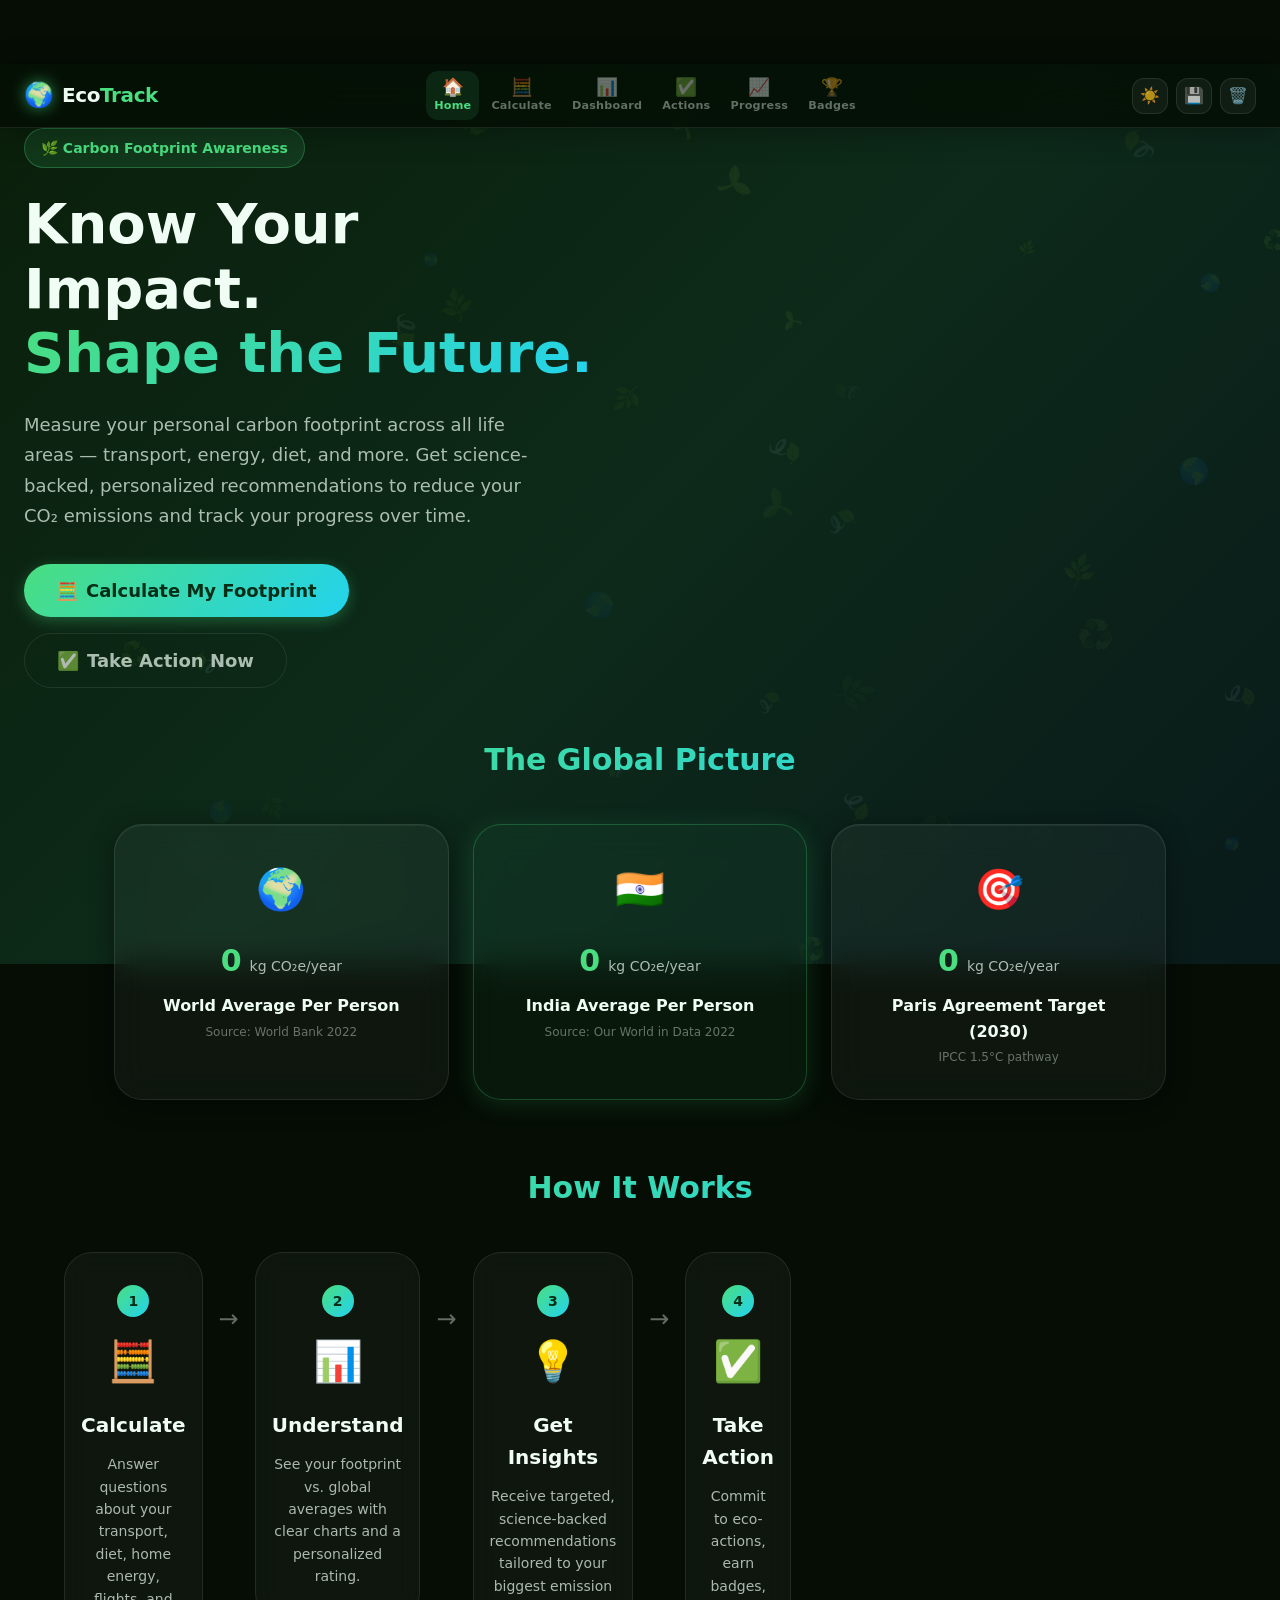
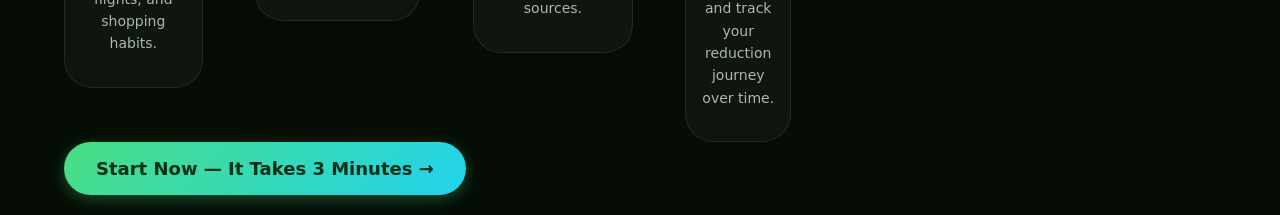
==== index.html @ d14752bf "Initial commit: EcoTrack Carbon Footprint Platform" ====
<!DOCTYPE html>
<html lang="en">
<head>
  <meta charset="UTF-8" />
  <meta name="viewport" content="width=device-width, initial-scale=1.0" />
  <!-- Security: Content Security Policy -->
  <meta http-equiv="Content-Security-Policy"
    content="default-src 'self'; style-src 'self' https://fonts.googleapis.com; font-src 'self' https://fonts.gstatic.com; script-src 'self'; img-src 'self' data:; connect-src 'none';" />
  <!-- SEO Meta Tags -->
  <title>EcoTrack — Carbon Footprint Awareness Platform</title>
  <meta name="description" content="Understand, track, and reduce your carbon footprint with EcoTrack. Get personalized insights, calculate your CO₂ emissions, and take meaningful climate action." />
  <meta name="keywords" content="carbon footprint, CO2 calculator, climate change, sustainability, eco tracker, carbon emissions" />
  <meta name="author" content="EcoTrack" />
  <!-- Open Graph -->
  <meta property="og:title" content="EcoTrack — Carbon Footprint Awareness Platform" />
  <meta property="og:description" content="Calculate and reduce your carbon footprint with personalized insights." />
  <meta property="og:type" content="website" />
  <!-- Google Fonts -->
  <link rel="preconnect" href="https://fonts.googleapis.com" />
  <link rel="preconnect" href="https://fonts.gstatic.com" crossorigin />
  <link href="https://fonts.googleapis.com/css2?family=Inter:wght@300;400;500;600;700&family=Outfit:wght@400;600;700;800&display=swap" rel="stylesheet" />
  <!-- App Stylesheet -->
  <link rel="stylesheet" href="css/styles.css" />
</head>
<body>

  <!-- Accessibility: Skip to content link -->
  <a id="skip-link" href="#main-content" class="skip-link">Skip to main content</a>

  <!-- Particle Background Canvas -->
  <canvas id="particle-canvas" class="particle-canvas" aria-hidden="true"></canvas>

  <!-- Confetti Canvas (for badge unlocks) -->
  <canvas id="confetti-canvas" class="confetti-canvas" aria-hidden="true"></canvas>

  <!-- ── HEADER ──────────────────────────────────────────────────────────── -->
  <header class="app-header" role="banner">
    <div class="header-inner">
      <!-- Logo -->
      <a href="#" class="logo" aria-label="EcoTrack Home" onclick="CarbonApp.navigateTo('home'); return false;">
        <span class="logo-icon" aria-hidden="true">🌍</span>
        <span class="logo-text">Eco<span class="logo-accent">Track</span></span>
      </a>

      <!-- Navigation -->
      <nav class="main-nav" role="navigation" aria-label="Main navigation">
        <button class="nav-tab nav-tab-active" data-page="home" aria-current="page" aria-label="Home page">
          <span class="nav-icon" aria-hidden="true">🏠</span>
          <span class="nav-label">Home</span>
        </button>
        <button class="nav-tab" data-page="calculator" aria-label="Carbon calculator">
          <span class="nav-icon" aria-hidden="true">🧮</span>
          <span class="nav-label">Calculate</span>
        </button>
        <button class="nav-tab" data-page="dashboard" aria-label="Your dashboard">
          <span class="nav-icon" aria-hidden="true">📊</span>
          <span class="nav-label">Dashboard</span>
        </button>
        <button class="nav-tab" data-page="actions" aria-label="Eco actions">
          <span class="nav-icon" aria-hidden="true">✅</span>
          <span class="nav-label">Actions</span>
        </button>
        <button class="nav-tab" data-page="progress" aria-label="Your progress">
          <span class="nav-icon" aria-hidden="true">📈</span>
          <span class="nav-label">Progress</span>
        </button>
        <button class="nav-tab" data-page="badges" aria-label="Badges and achievements">
          <span class="nav-icon" aria-hidden="true">🏆</span>
          <span class="nav-label">Badges</span>
        </button>
      </nav>

      <!-- Controls -->
      <div class="header-controls">
        <button id="theme-toggle" class="icon-btn" aria-label="Switch to light mode" title="Toggle theme">☀️</button>
        <button id="btn-export" class="icon-btn" aria-label="Export your data" title="Export data">💾</button>
        <button id="btn-reset" class="icon-btn icon-btn-danger" aria-label="Reset all data" title="Reset data">🗑️</button>
      </div>
    </div>
  </header>

  <!-- ── MAIN CONTENT ───────────────────────────────────────────────────── -->
  <main id="main-content" class="main-content" tabindex="-1">

    <!-- ═══════════════════════════════════════════════════════════════════ -->
    <!-- PAGE: HOME                                                         -->
    <!-- ═══════════════════════════════════════════════════════════════════ -->
    <section id="page-home" class="page-section page-active" aria-label="Home page" aria-hidden="false">

      <!-- Hero Section -->
      <div class="hero">
        <div class="hero-content">
          <div class="hero-badge" aria-label="Challenge badge">🌿 Carbon Footprint Awareness</div>
          <h1 class="hero-title">
            Know Your Impact.<br />
            <span class="gradient-text">Shape the Future.</span>
          </h1>
          <p class="hero-subtitle">
            Measure your personal carbon footprint across all life areas — transport, energy, diet, and more.
            Get science-backed, personalized recommendations to reduce your CO₂ emissions and track your progress over time.
          </p>
          <div class="hero-actions">
            <button id="btn-start-calculator" class="btn-primary btn-large" aria-label="Start carbon footprint calculator">
              <span aria-hidden="true">🧮</span> Calculate My Footprint
            </button>
            <button class="btn-ghost btn-large" onclick="CarbonApp.navigateTo('actions')" aria-label="View eco-actions">
              <span aria-hidden="true">✅</span> Take Action Now
            </button>
          </div>
        </div>

        <!-- Earth Illustration -->
        <div class="hero-visual" aria-hidden="true">
          <div class="earth-container">
            <div class="earth-glow"></div>
            <div class="earth-emoji">🌍</div>
            <div class="orbit orbit-1">
              <div class="orbit-dot" style="--delay:0s">🌿</div>
            </div>
            <div class="orbit orbit-2">
              <div class="orbit-dot" style="--delay:-2s">♻️</div>
            </div>
            <div class="orbit orbit-3">
              <div class="orbit-dot" style="--delay:-4s">☀️</div>
            </div>
          </div>
        </div>
      </div>

      <!-- Stats Section -->
      <section id="home-stats" class="stats-section" aria-label="Global carbon footprint statistics">
        <h2 class="section-title">The Global Picture</h2>
        <div class="stats-grid">
          <article class="stat-card" aria-label="World average carbon footprint">
            <div class="stat-icon" aria-hidden="true">🌍</div>
            <div class="stat-number">
              <span id="stat-world-avg">4,800</span>
              <span class="stat-unit">kg CO₂e/year</span>
            </div>
            <div class="stat-label">World Average Per Person</div>
            <div class="stat-note">Source: World Bank 2022</div>
          </article>
          <article class="stat-card stat-card-highlight" aria-label="India average carbon footprint">
            <div class="stat-icon" aria-hidden="true">🇮🇳</div>
            <div class="stat-number">
              <span id="stat-india-avg">1,900</span>
              <span class="stat-unit">kg CO₂e/year</span>
            </div>
            <div class="stat-label">India Average Per Person</div>
            <div class="stat-note">Source: Our World in Data 2022</div>
          </article>
          <article class="stat-card" aria-label="Paris Agreement target">
            <div class="stat-icon" aria-hidden="true">🎯</div>
            <div class="stat-number">
              <span id="stat-paris-target">2,000</span>
              <span class="stat-unit">kg CO₂e/year</span>
            </div>
            <div class="stat-label">Paris Agreement Target (2030)</div>
            <div class="stat-note">IPCC 1.5°C pathway</div>
          </article>
        </div>
      </section>

      <!-- How It Works -->
      <section class="how-it-works" aria-label="How EcoTrack works">
        <h2 class="section-title">How It Works</h2>
        <div class="steps-flow">
          <div class="flow-step">
            <div class="flow-step-num" aria-hidden="true">1</div>
            <div class="flow-step-icon" aria-hidden="true">🧮</div>
            <h3 class="flow-step-title">Calculate</h3>
            <p class="flow-step-desc">Answer questions about your transport, diet, home energy, flights, and shopping habits.</p>
          </div>
          <div class="flow-arrow" aria-hidden="true">→</div>
          <div class="flow-step">
            <div class="flow-step-num" aria-hidden="true">2</div>
            <div class="flow-step-icon" aria-hidden="true">📊</div>
            <h3 class="flow-step-title">Understand</h3>
            <p class="flow-step-desc">See your footprint vs. global averages with clear charts and a personalized rating.</p>
          </div>
          <div class="flow-arrow" aria-hidden="true">→</div>
          <div class="flow-step">
            <div class="flow-step-num" aria-hidden="true">3</div>
            <div class="flow-step-icon" aria-hidden="true">💡</div>
            <h3 class="flow-step-title">Get Insights</h3>
            <p class="flow-step-desc">Receive targeted, science-backed recommendations tailored to your biggest emission sources.</p>
          </div>
          <div class="flow-arrow" aria-hidden="true">→</div>
          <div class="flow-step">
            <div class="flow-step-num" aria-hidden="true">4</div>
            <div class="flow-step-icon" aria-hidden="true">✅</div>
            <h3 class="flow-step-title">Take Action</h3>
            <p class="flow-step-desc">Commit to eco-actions, earn badges, and track your reduction journey over time.</p>
          </div>
        </div>
        <div style="text-align:center;margin-top:2.5rem;">
          <button id="btn-start-calculator-2" class="btn-primary btn-large" aria-label="Start the carbon calculator now">
            Start Now — It Takes 3 Minutes →
          </button>
        </div>
      </section>

    </section><!-- end #page-home -->


    <!-- ═══════════════════════════════════════════════════════════════════ -->
    <!-- PAGE: CALCULATOR                                                   -->
    <!-- ═══════════════════════════════════════════════════════════════════ -->
    <section id="page-calculator" class="page-section" aria-label="Carbon footprint calculator" aria-hidden="true">

      <div class="calc-container">
        <div class="calc-header">
          <h1 class="calc-title">Calculate Your Footprint</h1>
          <p class="calc-subtitle">Answer a few questions about your lifestyle. All data stays on your device.</p>
        </div>

        <!-- Progress -->
        <div class="calc-progress" role="progressbar" aria-label="Calculator progress" aria-valuemin="1" aria-valuemax="5" aria-valuenow="1">
          <div class="progress-track">
            <div id="calc-progress-bar" class="progress-fill" style="width:20%"></div>
          </div>
          <div class="progress-label">
            Step <span id="step-current">1</span> of <span id="step-total">5</span>
          </div>
          <div class="step-dots" aria-hidden="true">
            <div class="step-dot step-dot-active step-dot-current" data-step="1" title="Transport"></div>
            <div class="step-dot" data-step="2" title="Flights"></div>
            <div class="step-dot" data-step="3" title="Home Energy"></div>
            <div class="step-dot" data-step="4" title="Diet"></div>
            <div class="step-dot" data-step="5" title="Shopping"></div>
          </div>
        </div>

        <!-- ── STEP 1: TRANSPORT ── -->
        <div id="step-panel-1" class="step-panel step-panel-active" aria-hidden="false" aria-label="Step 1: Transport">
          <div class="step-heading">
            <span class="step-emoji" aria-hidden="true">🚗</span>
            <div>
              <h2 class="step-title">Transport & Commute</h2>
              <p class="step-desc">How do you get around on a typical week?</p>
            </div>
          </div>

          <div class="form-grid">
            <div class="form-group">
              <label class="form-label" for="vehicleType">Primary vehicle type</label>
              <select id="vehicleType" name="vehicleType" class="form-select" aria-describedby="vehicleType-hint">
                <option value="none">No personal vehicle</option>
                <option value="car_petrol_small">Petrol Car (Small, &lt;1.4L)</option>
                <option value="car_petrol_medium" selected>Petrol Car (Medium, 1.4–2.0L)</option>
                <option value="car_petrol_large">Petrol Car (Large, &gt;2.0L)</option>
                <option value="car_diesel_medium">Diesel Car (Medium)</option>
                <option value="car_electric">Electric Car</option>
                <option value="car_hybrid">Hybrid Car</option>
                <option value="motorcycle">Motorcycle/Scooter</option>
              </select>
              <span id="vehicleType-hint" class="form-hint">Select the vehicle you drive most often</span>
            </div>

            <div class="form-group">
              <label class="form-label" for="kmPerWeek">
                Weekly driving distance (km): <strong id="kmPerWeek-display">50</strong> km
              </label>
              <input type="range" id="kmPerWeek" name="kmPerWeek" min="0" max="1000" value="50" step="10"
                class="form-range" data-display="kmPerWeek-display" data-unit=" km"
                aria-label="Weekly driving distance in kilometres" />
              <div class="range-labels" aria-hidden="true">
                <span>0</span><span>500</span><span>1000 km</span>
              </div>
            </div>

            <div class="form-group">
              <label class="form-label" for="passengers">Average number of passengers (including yourself)</label>
              <select id="passengers" name="passengers" class="form-select">
                <option value="1" selected>Just me (1)</option>
                <option value="2">2 people</option>
                <option value="3">3 people</option>
                <option value="4">4 people</option>
                <option value="5">5+ people</option>
              </select>
            </div>

            <div class="form-group">
              <label class="form-label" for="publicTransitType">Public transit used</label>
              <select id="publicTransitType" name="publicTransitType" class="form-select">
                <option value="none">None</option>
                <option value="train_metro" selected>Metro / Suburban Train</option>
                <option value="bus_local">City Bus</option>
                <option value="train_long">Long-distance Train</option>
                <option value="auto_rickshaw">Auto-Rickshaw (CNG)</option>
              </select>
            </div>

            <div class="form-group">
              <label class="form-label" for="publicTransitKmPerWeek">
                Weekly public transit distance: <strong id="publicTransitKmPerWeek-display">20</strong> km
              </label>
              <input type="range" id="publicTransitKmPerWeek" name="publicTransitKmPerWeek"
                min="0" max="500" value="20" step="5" class="form-range"
                data-display="publicTransitKmPerWeek-display" data-unit=" km"
                aria-label="Weekly public transit distance" />
              <div class="range-labels" aria-hidden="true">
                <span>0</span><span>250</span><span>500 km</span>
              </div>
            </div>

            <div class="form-group">
              <label class="form-label" for="motorcycleKmPerWeek">
                Weekly motorcycle/scooter distance: <strong id="motorcycleKmPerWeek-display">0</strong> km
              </label>
              <input type="range" id="motorcycleKmPerWeek" name="motorcycleKmPerWeek"
                min="0" max="500" value="0" step="5" class="form-range"
                data-display="motorcycleKmPerWeek-display" data-unit=" km"
                aria-label="Weekly motorcycle distance" />
              <div class="range-labels" aria-hidden="true">
                <span>0</span><span>250</span><span>500 km</span>
              </div>
            </div>
          </div>
        </div>

        <!-- ── STEP 2: FLIGHTS ── -->
        <div id="step-panel-2" class="step-panel" aria-hidden="true" aria-label="Step 2: Flights">
          <div class="step-heading">
            <span class="step-emoji" aria-hidden="true">✈️</span>
            <div>
              <h2 class="step-title">Flights</h2>
              <p class="step-desc">How much do you fly each year? (Count round trips)</p>
            </div>
          </div>

          <div class="form-grid">
            <div class="form-group">
              <label class="form-label" for="domesticFlights">
                Domestic round trips (e.g. Delhi↔Mumbai): <strong id="domesticFlights-display">0</strong>
              </label>
              <input type="range" id="domesticFlights" name="domesticFlights"
                min="0" max="20" value="0" step="1" class="form-range"
                data-display="domesticFlights-display" data-unit=""
                aria-label="Number of domestic round trip flights per year" />
              <div class="range-labels" aria-hidden="true">
                <span>0</span><span>10</span><span>20</span>
              </div>
            </div>

            <div class="form-group">
              <label class="form-label" for="shortHaulFlights">
                Short-haul international round trips (&lt;4,000 km, e.g. India↔Dubai):
                <strong id="shortHaulFlights-display">0</strong>
              </label>
              <input type="range" id="shortHaulFlights" name="shortHaulFlights"
                min="0" max="10" value="0" step="1" class="form-range"
                data-display="shortHaulFlights-display" data-unit=""
                aria-label="Number of short-haul international round trips" />
              <div class="range-labels" aria-hidden="true">
                <span>0</span><span>5</span><span>10</span>
              </div>
            </div>

            <div class="form-group">
              <label class="form-label" for="longHaulFlights">
                Long-haul international round trips (&gt;4,000 km, e.g. India↔UK):
                <strong id="longHaulFlights-display">0</strong>
              </label>
              <input type="range" id="longHaulFlights" name="longHaulFlights"
                min="0" max="10" value="0" step="1" class="form-range"
                data-display="longHaulFlights-display" data-unit=""
                aria-label="Number of long-haul international round trips" />
              <div class="range-labels" aria-hidden="true">
                <span>0</span><span>5</span><span>10</span>
              </div>
            </div>

            <div class="form-group">
              <label class="form-label" for="classType">Typical cabin class</label>
              <select id="classType" name="classType" class="form-select">
                <option value="economy" selected>Economy</option>
                <option value="business">Business</option>
                <option value="first">First Class</option>
              </select>
            </div>
          </div>

          <div class="info-box" role="note" aria-label="Flight emissions note">
            <span aria-hidden="true">ℹ️</span>
            Aviation emissions include a <strong>radiative forcing multiplier (×2)</strong> to account for
            the extra warming effect of contrails and other non-CO₂ effects at altitude.
          </div>
        </div>

        <!-- ── STEP 3: ENERGY ── -->
        <div id="step-panel-3" class="step-panel" aria-hidden="true" aria-label="Step 3: Home Energy">
          <div class="step-heading">
            <span class="step-emoji" aria-hidden="true">⚡</span>
            <div>
              <h2 class="step-title">Home Energy</h2>
              <p class="step-desc">Your electricity and cooking fuel usage</p>
            </div>
          </div>

          <div class="form-grid">
            <div class="form-group">
              <label class="form-label" for="electricityKwh">
                Monthly electricity bill (kWh): <strong id="electricityKwh-display">150</strong> kWh
              </label>
              <input type="range" id="electricityKwh" name="electricityKwh"
                min="0" max="1000" value="150" step="10" class="form-range"
                data-display="electricityKwh-display" data-unit=" kWh"
                aria-label="Monthly electricity consumption in kWh" />
              <div class="range-labels" aria-hidden="true">
                <span>0</span><span>500</span><span>1000 kWh</span>
              </div>
              <span class="form-hint">Check your electricity bill. Avg Indian household: 90–200 kWh/month</span>
            </div>

            <div class="form-group">
              <label class="form-label" for="cookingFuel">Primary cooking fuel</label>
              <select id="cookingFuel" name="cookingFuel" class="form-select">
                <option value="lpg_cylinder_14kg" selected>LPG (Cylinder, 14.2 kg)</option>
                <option value="natural_gas_m3">Piped Natural Gas (PNG)</option>
                <option value="firewood_kg">Firewood / Biomass</option>
                <option value="kerosene_litre">Kerosene</option>
                <option value="electricity_kwh">Electric Induction / Microwave</option>
                <option value="solar_kwh">Solar Cooker</option>
              </select>
            </div>

            <div class="form-group">
              <label class="form-label" for="cookingFuelUnits">
                Monthly cooking fuel usage: <strong id="cookingFuelUnits-display">1</strong> units
              </label>
              <input type="range" id="cookingFuelUnits" name="cookingFuelUnits"
                min="0" max="10" value="1" step="0.5" class="form-range"
                data-display="cookingFuelUnits-display" data-unit=""
                aria-label="Monthly cooking fuel units consumed" />
              <div class="range-labels" aria-hidden="true">
                <span>0</span><span>5</span><span>10</span>
              </div>
              <span class="form-hint">For LPG: cylinders/month. For gas: m³/month. For wood: kg/month.</span>
            </div>

            <div class="form-group">
              <label class="form-label" for="householdSize">Household size (people sharing the home)</label>
              <select id="householdSize" name="householdSize" class="form-select">
                <option value="1">Just me (1)</option>
                <option value="2">2 people</option>
                <option value="3" selected>3 people</option>
                <option value="4">4 people</option>
                <option value="5">5 people</option>
                <option value="6">6+ people</option>
              </select>
              <span class="form-hint">Energy is divided among household members</span>
            </div>

            <div class="form-group form-group-checkbox">
              <label class="checkbox-label" for="hasSolar">
                <input type="checkbox" id="hasSolar" name="hasSolar" class="checkbox-input"
                  aria-describedby="solar-hint" />
                <span class="checkbox-custom" aria-hidden="true"></span>
                <span class="checkbox-text">My household has solar panels ☀️</span>
              </label>
              <span id="solar-hint" class="form-hint">Solar reduces your electricity emissions by ~30%</span>
            </div>
          </div>
        </div>

        <!-- ── STEP 4: DIET ── -->
        <div id="step-panel-4" class="step-panel" aria-hidden="true" aria-label="Step 4: Diet and Food">
          <div class="step-heading">
            <span class="step-emoji" aria-hidden="true">🥗</span>
            <div>
              <h2 class="step-title">Diet &amp; Food</h2>
              <p class="step-desc">What you eat has a huge impact on your carbon footprint</p>
            </div>
          </div>

          <div class="form-grid">
            <div class="form-group form-group-full">
              <label class="form-label" id="dietType-label">What best describes your diet?</label>
              <div class="diet-options" role="radiogroup" aria-labelledby="dietType-label">
                <label class="diet-option" for="diet-heavy-meat">
                  <input type="radio" id="diet-heavy-meat" name="dietType" value="heavy_meat" class="diet-radio" />
                  <span class="diet-option-inner">
                    <span class="diet-icon" aria-hidden="true">🥩</span>
                    <strong>Heavy Meat Eater</strong>
                    <span>Meat at most meals (&gt;100g/day)</span>
                    <span class="diet-impact diet-impact-high">~3,200 kg CO₂/yr</span>
                  </span>
                </label>
                <label class="diet-option" for="diet-medium-meat">
                  <input type="radio" id="diet-medium-meat" name="dietType" value="medium_meat" class="diet-radio" checked />
                  <span class="diet-option-inner">
                    <span class="diet-icon" aria-hidden="true">🍗</span>
                    <strong>Moderate Meat Eater</strong>
                    <span>Meat a few times per week</span>
                    <span class="diet-impact diet-impact-med">~2,500 kg CO₂/yr</span>
                  </span>
                </label>
                <label class="diet-option" for="diet-low-meat">
                  <input type="radio" id="diet-low-meat" name="dietType" value="low_meat" class="diet-radio" />
                  <span class="diet-option-inner">
                    <span class="diet-icon" aria-hidden="true">🐟</span>
                    <strong>Low Meat / Pescatarian</strong>
                    <span>Mostly fish, little meat</span>
                    <span class="diet-impact diet-impact-low">~1,500 kg CO₂/yr</span>
                  </span>
                </label>
                <label class="diet-option" for="diet-vegetarian">
                  <input type="radio" id="diet-vegetarian" name="dietType" value="vegetarian" class="diet-radio" />
                  <span class="diet-option-inner">
                    <span class="diet-icon" aria-hidden="true">🥦</span>
                    <strong>Vegetarian</strong>
                    <span>No meat, includes dairy/eggs</span>
                    <span class="diet-impact diet-impact-low">~1,200 kg CO₂/yr</span>
                  </span>
                </label>
                <label class="diet-option" for="diet-vegan">
                  <input type="radio" id="diet-vegan" name="dietType" value="vegan" class="diet-radio" />
                  <span class="diet-option-inner">
                    <span class="diet-icon" aria-hidden="true">🌱</span>
                    <strong>Vegan</strong>
                    <span>100% plant-based diet</span>
                    <span class="diet-impact diet-impact-lowest">~900 kg CO₂/yr</span>
                  </span>
                </label>
              </div>
            </div>

            <div class="form-group">
              <label class="form-label" for="foodWasteKgPerWeek">
                Weekly food waste: <strong id="foodWasteKgPerWeek-display">1</strong> kg/week
              </label>
              <input type="range" id="foodWasteKgPerWeek" name="foodWasteKgPerWeek"
                min="0" max="10" value="1" step="0.5" class="form-range"
                data-display="foodWasteKgPerWeek-display" data-unit=" kg"
                aria-label="Weekly food waste in kilograms" />
              <div class="range-labels" aria-hidden="true">
                <span>0 (none)</span><span>5 kg</span><span>10+ kg</span>
              </div>
            </div>

            <div class="form-group">
              <label class="form-label" for="localFoodPercent">
                % of food from local/seasonal sources: <strong id="localFoodPercent-display">20</strong>%
              </label>
              <input type="range" id="localFoodPercent" name="localFoodPercent"
                min="0" max="100" value="20" step="5" class="form-range"
                data-display="localFoodPercent-display" data-unit="%"
                aria-label="Percentage of food from local seasonal sources" />
              <div class="range-labels" aria-hidden="true">
                <span>0% (imported)</span><span>50%</span><span>100% local</span>
              </div>
            </div>
          </div>
        </div>

        <!-- ── STEP 5: SHOPPING ── -->
        <div id="step-panel-5" class="step-panel" aria-hidden="true" aria-label="Step 5: Shopping and Lifestyle">
          <div class="step-heading">
            <span class="step-emoji" aria-hidden="true">🛍️</span>
            <div>
              <h2 class="step-title">Shopping &amp; Lifestyle</h2>
              <p class="step-desc">Your consumer habits and digital footprint</p>
            </div>
          </div>

          <div class="form-grid">
            <div class="form-group">
              <label class="form-label" for="newClothingItemsPerYear">
                New clothing items bought per year: <strong id="newClothingItemsPerYear-display">12</strong>
              </label>
              <input type="range" id="newClothingItemsPerYear" name="newClothingItemsPerYear"
                min="0" max="100" value="12" step="1" class="form-range"
                data-display="newClothingItemsPerYear-display" data-unit=""
                aria-label="New clothing items per year" />
              <div class="range-labels" aria-hidden="true">
                <span>0</span><span>50</span><span>100</span>
              </div>
            </div>

            <div class="form-group form-group-checkbox">
              <label class="checkbox-label" for="isFastFashion">
                <input type="checkbox" id="isFastFashion" name="isFastFashion" class="checkbox-input" />
                <span class="checkbox-custom" aria-hidden="true"></span>
                <span class="checkbox-text">I primarily buy fast fashion 👗</span>
              </label>
              <span class="form-hint">Fast fashion items have ~2× higher emissions than durable quality clothing</span>
            </div>

            <div class="form-group">
              <label class="form-label" for="newElectronicsPerYear">
                New electronics devices purchased per year: <strong id="newElectronicsPerYear-display">1</strong>
              </label>
              <input type="range" id="newElectronicsPerYear" name="newElectronicsPerYear"
                min="0" max="10" value="1" step="1" class="form-range"
                data-display="newElectronicsPerYear-display" data-unit=""
                aria-label="New electronics per year" />
              <div class="range-labels" aria-hidden="true">
                <span>0</span><span>5</span><span>10</span>
              </div>
            </div>

            <div class="form-group">
              <label class="form-label" for="onlineOrdersPerMonth">
                Online shopping orders per month: <strong id="onlineOrdersPerMonth-display">4</strong>
              </label>
              <input type="range" id="onlineOrdersPerMonth" name="onlineOrdersPerMonth"
                min="0" max="50" value="4" step="1" class="form-range"
                data-display="onlineOrdersPerMonth-display" data-unit=""
                aria-label="Online orders per month" />
              <div class="range-labels" aria-hidden="true">
                <span>0</span><span>25</span><span>50</span>
              </div>
            </div>

            <div class="form-group">
              <label class="form-label" for="streamingHoursPerDay">
                Daily video streaming hours: <strong id="streamingHoursPerDay-display">2</strong> hrs
              </label>
              <input type="range" id="streamingHoursPerDay" name="streamingHoursPerDay"
                min="0" max="12" value="2" step="0.5" class="form-range"
                data-display="streamingHoursPerDay-display" data-unit=" hrs"
                aria-label="Daily video streaming hours" />
              <div class="range-labels" aria-hidden="true">
                <span>0</span><span>6 hrs</span><span>12 hrs</span>
              </div>
            </div>
          </div>
        </div>

        <!-- Wizard Navigation Buttons -->
        <div class="calc-nav">
          <button id="btn-prev" class="btn-ghost" disabled aria-label="Go to previous step">
            ← Previous
          </button>
          <button id="btn-next" class="btn-primary" aria-label="Go to next step">
            Next Step →
          </button>
          <button id="btn-calculate" class="btn-primary btn-calculate" style="display:none;" aria-label="Calculate my carbon footprint">
            See My Footprint →
          </button>
        </div>
      </div>
    </section><!-- end #page-calculator -->


    <!-- ═══════════════════════════════════════════════════════════════════ -->
    <!-- PAGE: DASHBOARD                                                    -->
    <!-- ═══════════════════════════════════════════════════════════════════ -->
    <section id="page-dashboard" class="page-section" aria-label="Your carbon footprint dashboard" aria-hidden="true">

      <div class="dashboard-container">
        <div class="dashboard-header">
          <h1 class="dashboard-title">Your Carbon Footprint</h1>
          <p id="dashboard-message" class="dashboard-message">Complete the calculator to see your results.</p>
        </div>

        <!-- Score row -->
        <div class="dashboard-score-row">
          <!-- Ring Chart -->
          <div class="score-card glass-card">
            <canvas id="chart-score-ring" class="score-canvas" width="280" height="280"
              role="img" aria-label="Carbon footprint score ring chart"></canvas>
            <div id="dashboard-rating" class="rating-badge" aria-live="polite">—</div>
          </div>

          <!-- Key Stats -->
          <div class="key-stats">
            <div class="key-stat glass-card" aria-label="Total annual CO2 in tonnes">
              <div class="key-stat-icon" aria-hidden="true">🌍</div>
              <div class="key-stat-value"><span id="dashboard-total-tonnes">—</span> <span class="key-stat-unit">tonnes CO₂e</span></div>
              <div class="key-stat-label">Annual Footprint</div>
            </div>
            <div class="key-stat glass-card" aria-label="vs India average">
              <div class="key-stat-icon" aria-hidden="true">🇮🇳</div>
              <div class="key-stat-value" id="stat-vs-india">—</div>
              <div class="key-stat-label">vs. India Average</div>
            </div>
            <div class="key-stat glass-card" aria-label="vs World average">
              <div class="key-stat-icon" aria-hidden="true">🌐</div>
              <div class="key-stat-value" id="stat-vs-world">—</div>
              <div class="key-stat-label">vs. World Average</div>
            </div>
            <div class="key-stat glass-card" aria-label="vs Paris Agreement target">
              <div class="key-stat-icon" aria-hidden="true">🎯</div>
              <div class="key-stat-value" id="stat-vs-paris">—</div>
              <div class="key-stat-label">vs. Paris Target</div>
            </div>
          </div>
        </div>

        <!-- Charts row -->
        <div class="charts-row">
          <div class="chart-card glass-card">
            <h2 class="chart-title">Emission Breakdown</h2>
            <canvas id="chart-category-bars" class="chart-canvas chart-canvas-bars"
              role="img" aria-label="Emission breakdown by category bar chart"></canvas>
          </div>
          <div class="chart-card glass-card">
            <h2 class="chart-title">Category Share</h2>
            <canvas id="chart-donut" class="chart-canvas chart-canvas-donut"
              role="img" aria-label="Category share donut chart"></canvas>
          </div>
          <div class="chart-card glass-card">
            <h2 class="chart-title">Global Comparison</h2>
            <canvas id="chart-comparison" class="chart-canvas chart-canvas-comparison"
              role="img" aria-label="Comparison to global benchmarks bar chart"></canvas>
          </div>
        </div>

        <!-- Offset section -->
        <div class="offset-section glass-card" aria-label="Carbon offset information">
          <h2 class="chart-title">To Offset Your Footprint</h2>
          <div class="offset-grid">
            <div class="offset-item" aria-label="Trees needed to offset">
              <span class="offset-icon" aria-hidden="true">🌳</span>
              <div class="offset-value" id="offset-trees">—</div>
              <div class="offset-label">Trees to plant</div>
            </div>
            <div class="offset-item" aria-label="Solar panel days equivalent">
              <span class="offset-icon" aria-hidden="true">☀️</span>
              <div class="offset-value" id="offset-solar">—</div>
              <div class="offset-label">Solar panel-days</div>
            </div>
          </div>
        </div>

        <!-- Insights section -->
        <section class="insights-section" aria-label="Personalized reduction insights">
          <h2 class="section-title">Your Personalized Insights</h2>
          <p class="section-subtitle">Based on your biggest emission sources, here's what will make the most difference:</p>
          <div id="insights-container" class="insights-grid" role="list" aria-label="List of personalized insights">
            <p style="color:rgba(240,253,244,0.6);text-align:center;padding:2rem;">
              Complete the calculator to see your personalized insights.
            </p>
          </div>
        </section>

        <!-- Dashboard action buttons -->
        <div class="dashboard-actions">
          <button id="btn-recalculate" class="btn-ghost" aria-label="Recalculate your footprint">
            🔄 Recalculate
          </button>
          <button id="btn-view-actions" class="btn-primary" aria-label="View and commit to eco-actions">
            ✅ Take Action
          </button>
        </div>
      </div>
    </section><!-- end #page-dashboard -->


    <!-- ═══════════════════════════════════════════════════════════════════ -->
    <!-- PAGE: ACTIONS                                                      -->
    <!-- ═══════════════════════════════════════════════════════════════════ -->
    <section id="page-actions" class="page-section" aria-label="Eco-actions tracker" aria-hidden="true">
      <div class="page-inner">
        <div class="page-header">
          <h1 class="page-title">Take Eco-Action</h1>
          <p class="page-subtitle">Commit to these actions to reduce your footprint. Track your potential annual savings.</p>
        </div>

        <!-- Savings summary bar -->
        <div class="actions-summary glass-card" aria-label="Actions progress summary">
          <div class="actions-summary-row">
            <div class="actions-summary-item">
              <span class="actions-summary-icon" aria-hidden="true">✅</span>
              <span class="actions-summary-text">
                <strong><span id="actions-count">0</span> / <span id="actions-total">19</span></strong>
                actions committed
              </span>
            </div>
            <div class="actions-summary-item">
              <span class="actions-summary-icon" aria-hidden="true">💚</span>
              <span class="actions-summary-text">
                Potential saving: <strong><span id="actions-total-savings">0</span> kg CO₂e/year</strong>
              </span>
            </div>
          </div>
          <div class="progress-track" role="progressbar"
            aria-label="Actions completion progress"
            aria-valuemin="0" aria-valuenow="0" aria-valuemax="19">
            <div id="actions-progress-bar" class="progress-fill" style="width:0%"></div>
          </div>
        </div>

        <!-- Actions list -->
        <div id="actions-container" aria-label="Eco-actions by category">
          <!-- Populated by JS -->
          <p style="color:rgba(240,253,244,0.6);text-align:center;padding:2rem;">Loading actions...</p>
        </div>
      </div>
    </section><!-- end #page-actions -->


    <!-- ═══════════════════════════════════════════════════════════════════ -->
    <!-- PAGE: PROGRESS                                                     -->
    <!-- ═══════════════════════════════════════════════════════════════════ -->
    <section id="page-progress" class="page-section" aria-label="Your progress over time" aria-hidden="true">
      <div class="page-inner">
        <div class="page-header">
          <h1 class="page-title">Your Progress</h1>
          <p class="page-subtitle">Track your carbon footprint reduction journey over time.</p>
        </div>

        <!-- Empty state -->
        <div id="progress-empty" class="empty-state" aria-label="No data yet" style="display:none;">
          <div class="empty-icon" aria-hidden="true">📊</div>
          <h2 class="empty-title">No Data Yet</h2>
          <p class="empty-desc">Complete your first carbon footprint calculation to start tracking your progress.</p>
          <button class="btn-primary" onclick="CarbonApp.navigateTo('calculator')" aria-label="Go to calculator">
            Calculate Now →
          </button>
        </div>

        <!-- Progress charts & stats -->
        <div id="progress-charts" style="display:none;">
          <!-- Stats row -->
          <div class="progress-stats-grid">
            <div class="progress-stat glass-card" aria-label="Latest footprint">
              <div class="progress-stat-icon" aria-hidden="true">📍</div>
              <div class="progress-stat-value"><span id="progress-latest">—</span> <span class="progress-stat-unit">kg</span></div>
              <div class="progress-stat-label">Latest Footprint</div>
            </div>
            <div class="progress-stat glass-card" aria-label="Total reduction">
              <div class="progress-stat-icon" aria-hidden="true">⬇️</div>
              <div class="progress-stat-value"><span id="progress-reduction">—</span> <span class="progress-stat-unit">kg</span></div>
              <div class="progress-stat-label">Total Reduction (<span id="progress-reduction-percent">—</span>)</div>
            </div>
            <div class="progress-stat glass-card" aria-label="Average footprint">
              <div class="progress-stat-icon" aria-hidden="true">📊</div>
              <div class="progress-stat-value"><span id="progress-avg">—</span> <span class="progress-stat-unit">kg</span></div>
              <div class="progress-stat-label">Average Footprint</div>
            </div>
            <div class="progress-stat glass-card" aria-label="Times tracked">
              <div class="progress-stat-icon" aria-hidden="true">🗓️</div>
              <div class="progress-stat-value" id="progress-count">—</div>
              <div class="progress-stat-label">Times Tracked</div>
            </div>
          </div>

          <!-- Trend chart -->
          <div class="glass-card" style="padding:1.5rem;margin-bottom:1.5rem;">
            <h2 class="chart-title">Footprint Trend</h2>
            <canvas id="chart-trend" class="chart-canvas" style="height:220px;width:100%;"
              role="img" aria-label="Carbon footprint trend line chart over time"></canvas>
          </div>

          <!-- History table -->
          <div class="glass-card" style="padding:1.5rem;">
            <h2 class="chart-title">Calculation History</h2>
            <div class="table-container" role="region" aria-label="Calculation history table" tabindex="0">
              <table class="history-table" aria-label="Carbon footprint calculation history">
                <thead>
                  <tr>
                    <th scope="col" class="table-header">Date</th>
                    <th scope="col" class="table-header" style="text-align:right">Footprint (kg)</th>
                    <th scope="col" class="table-header" style="text-align:right">Tonnes</th>
                    <th scope="col" class="table-header" style="text-align:right">Change</th>
                    <th scope="col" class="table-header" style="text-align:center">Rating</th>
                  </tr>
                </thead>
                <tbody id="history-table-body">
                  <!-- Populated by JS -->
                </tbody>
              </table>
            </div>
          </div>
        </div>
      </div>
    </section><!-- end #page-progress -->


    <!-- ═══════════════════════════════════════════════════════════════════ -->
    <!-- PAGE: BADGES                                                       -->
    <!-- ═══════════════════════════════════════════════════════════════════ -->
    <section id="page-badges" class="page-section" aria-label="Badges and achievements" aria-hidden="true">
      <div class="page-inner">
        <div class="page-header">
          <h1 class="page-title">Badges &amp; Achievements</h1>
          <p class="page-subtitle">Earn badges by reducing your footprint, taking actions, and tracking regularly.</p>
        </div>

        <!-- Badge progress -->
        <div class="badges-progress glass-card" aria-label="Badge collection progress">
          <div class="badges-progress-text">
            <span>Collected: <strong><span id="badges-earned-count">0</span> / <span id="badges-total-count">15</span></strong> badges</span>
          </div>
          <div class="progress-track" role="progressbar" aria-label="Badge progress" aria-valuemin="0" aria-valuenow="0" aria-valuemax="15">
            <div id="badges-progress-bar" class="progress-fill" style="width:0%"></div>
          </div>
        </div>

        <!-- Rarity legend -->
        <div class="rarity-legend" aria-label="Badge rarity legend">
          <span class="rarity-item rarity-common">● Common</span>
          <span class="rarity-item rarity-uncommon">● Uncommon</span>
          <span class="rarity-item rarity-rare">● Rare</span>
          <span class="rarity-item rarity-legendary">● Legendary</span>
        </div>

        <!-- Badges grid -->
        <div id="badges-grid" class="badges-grid" role="list" aria-label="Badge collection">
          <!-- Populated by JS -->
        </div>
      </div>
    </section><!-- end #page-badges -->

  </main>

  <!-- ── BADGE MODAL ─────────────────────────────────────────────────────── -->
  <div id="badge-modal" class="modal-overlay" role="dialog" aria-modal="true" aria-label="Badge detail" aria-hidden="true">
    <div class="modal-box glass-card">
      <button id="modal-close" class="modal-close-btn" aria-label="Close badge detail modal">×</button>
      <div class="modal-badge-icon" id="modal-badge-icon" aria-hidden="true">🏆</div>
      <h2 class="modal-badge-name" id="modal-badge-name">Badge Name</h2>
      <div class="modal-badge-rarity" id="modal-badge-rarity">Common</div>
      <p class="modal-badge-desc" id="modal-badge-desc">Badge description.</p>
      <div class="modal-badge-status" id="modal-badge-status" aria-live="polite">—</div>
    </div>
  </div>

  <!-- ── TOAST CONTAINER ────────────────────────────────────────────────── -->
  <div id="toast-container" class="toast-container" aria-live="polite" aria-atomic="false" role="region" aria-label="Notifications"></div>

  <!-- ── FOOTER ──────────────────────────────────────────────────────────── -->
  <footer class="app-footer" role="contentinfo">
    <div class="footer-inner">
      <p class="footer-text">
        <strong>EcoTrack</strong> — Emission factors sourced from
        <a href="https://www.ipcc.ch/" rel="noopener noreferrer" target="_blank" class="footer-link">IPCC AR6</a>,
        <a href="https://www.epa.gov/ghgemissions" rel="noopener noreferrer" target="_blank" class="footer-link">US EPA</a>,
        and <a href="https://www.gov.uk/government/publications/greenhouse-gas-reporting-conversion-factors-2023" rel="noopener noreferrer" target="_blank" class="footer-link">UK DEFRA 2023</a>.
      </p>
      <p class="footer-text footer-note">All data is stored locally on your device. We do not collect or transmit any personal data.</p>
    </div>
  </footer>

  <!-- ── SCRIPTS (load order matters) ──────────────────────────────────── -->
  <script src="js/storage.js"></script>
  <script src="js/calculator.js"></script>
  <script src="js/charts.js"></script>
  <script src="js/gamification.js"></script>
  <script src="js/insights.js"></script>
  <script src="js/app.js"></script>

</body>
</html>
---- css/styles.css ----
/* ═══════════════════════════════════════════════════════════════════════════
   EcoTrack — Carbon Footprint Platform · Global Design System
   Premium glassmorphism dark-mode design with WCAG 2.1 AA compliance
   ═══════════════════════════════════════════════════════════════════════════ */

/* ── 1. Design Tokens ─────────────────────────────────────────────────────── */
:root {
  /* Colors */
  --color-bg-primary:      #050d05;
  --color-bg-secondary:    #0d1a0d;
  --color-bg-card:         rgba(255, 255, 255, 0.04);
  --color-glass-border:    rgba(255, 255, 255, 0.09);
  --color-glass-shadow:    rgba(0, 0, 0, 0.5);

  --color-accent-green:    #4ade80;
  --color-accent-teal:     #22d3ee;
  --color-accent-yellow:   #fbbf24;
  --color-accent-red:      #f87171;
  --color-accent-purple:   #c084fc;
  --color-accent-blue:     #60a5fa;

  --color-text-primary:    #f0fdf4;
  --color-text-secondary:  rgba(240, 253, 244, 0.70);
  --color-text-muted:      rgba(240, 253, 244, 0.40);
  --color-text-accent:     #4ade80;

  /* Gradients */
  --gradient-hero:         linear-gradient(135deg, #0a1f0a 0%, #0d2a1a 50%, #091a1a 100%);
  --gradient-green:        linear-gradient(135deg, #4ade80, #22d3ee);
  --gradient-card:         linear-gradient(135deg, rgba(255,255,255,0.05) 0%, rgba(255,255,255,0.02) 100%);
  --gradient-glow-green:   radial-gradient(circle at center, rgba(74,222,128,0.15) 0%, transparent 70%);

  /* Typography */
  --font-heading:   'Outfit', 'Inter', system-ui, sans-serif;
  --font-body:      'Inter', system-ui, -apple-system, sans-serif;

  --text-xs:    0.75rem;
  --text-sm:    0.875rem;
  --text-base:  1rem;
  --text-lg:    1.125rem;
  --text-xl:    1.25rem;
  --text-2xl:   1.5rem;
  --text-3xl:   1.875rem;
  --text-4xl:   2.25rem;
  --text-5xl:   3rem;

  /* Spacing */
  --space-1:   0.25rem;
  --space-2:   0.5rem;
  --space-3:   0.75rem;
  --space-4:   1rem;
  --space-5:   1.25rem;
  --space-6:   1.5rem;
  --space-8:   2rem;
  --space-10:  2.5rem;
  --space-12:  3rem;
  --space-16:  4rem;
  --space-20:  5rem;

  /* Borders & Radius */
  --radius-sm:   0.375rem;
  --radius-md:   0.75rem;
  --radius-lg:   1.25rem;
  --radius-xl:   1.75rem;
  --radius-full: 9999px;

  /* Shadows */
  --shadow-card:    0 4px 24px rgba(0,0,0,0.4), 0 1px 0 rgba(255,255,255,0.06) inset;
  --shadow-glow:    0 0 30px rgba(74,222,128,0.15);
  --shadow-hover:   0 8px 40px rgba(0,0,0,0.5), 0 0 20px rgba(74,222,128,0.1);

  /* Transitions */
  --transition-fast:   150ms ease;
  --transition-base:   250ms ease;
  --transition-slow:   400ms ease;

  /* Header height */
  --header-h: 64px;
}

/* Light theme overrides */
.light-theme {
  --color-bg-primary:     #f0fdf4;
  --color-bg-secondary:   #dcfce7;
  --color-bg-card:        rgba(0, 0, 0, 0.03);
  --color-glass-border:   rgba(0, 0, 0, 0.08);
  --color-glass-shadow:   rgba(0, 0, 0, 0.15);
  --color-text-primary:   #052e16;
  --color-text-secondary: rgba(5, 46, 22, 0.70);
  --color-text-muted:     rgba(5, 46, 22, 0.40);
  --gradient-hero:        linear-gradient(135deg, #dcfce7 0%, #d1fae5 50%, #ecfdf5 100%);
  --color-bg-card:        rgba(255,255,255,0.60);
  --shadow-card:          0 4px 24px rgba(0,0,0,0.08), 0 1px 0 rgba(255,255,255,0.8) inset;
}

/* ── 2. Reset & Base ──────────────────────────────────────────────────────── */
*, *::before, *::after {
  box-sizing: border-box;
  margin: 0;
  padding: 0;
}

html {
  scroll-behavior: smooth;
  font-size: 16px;
  -webkit-text-size-adjust: 100%;
}

body {
  font-family: var(--font-body);
  font-size: var(--text-base);
  line-height: 1.6;
  color: var(--color-text-primary);
  background: var(--color-bg-primary);
  background-image: var(--gradient-hero);
  background-attachment: fixed;
  min-height: 100vh;
  overflow-x: hidden;
  -webkit-font-smoothing: antialiased;
}

/* ── 3. Accessibility ─────────────────────────────────────────────────────── */

/* Skip link */
.skip-link {
  position: absolute;
  top: -100%;
  left: var(--space-4);
  background: var(--color-accent-green);
  color: #052e16;
  font-weight: 700;
  padding: var(--space-3) var(--space-6);
  border-radius: var(--radius-md);
  text-decoration: none;
  z-index: 10000;
  transition: top var(--transition-fast);
}
.skip-link:focus {
  top: var(--space-4);
  outline: 3px solid #052e16;
  outline-offset: 2px;
}

/* Focus styles — WCAG 2.1 AA */
:focus-visible {
  outline: 2px solid var(--color-accent-teal);
  outline-offset: 3px;
  border-radius: var(--radius-sm);
}

/* Reduced motion */
@media (prefers-reduced-motion: reduce) {
  *, *::before, *::after {
    animation-duration: 0.01ms !important;
    animation-iteration-count: 1 !important;
    transition-duration: 0.01ms !important;
  }
  .particle-canvas { display: none; }
}

/* High contrast text */
.sr-only {
  position: absolute;
  width: 1px;
  height: 1px;
  padding: 0;
  margin: -1px;
  overflow: hidden;
  clip: rect(0,0,0,0);
  white-space: nowrap;
  border: 0;
}

/* ── 4. Backgrounds ───────────────────────────────────────────────────────── */
.particle-canvas {
  position: fixed;
  inset: 0;
  z-index: 0;
  pointer-events: none;
  opacity: 0.6;
}

.confetti-canvas {
  position: fixed;
  inset: 0;
  z-index: 9999;
  pointer-events: none;
}

/* ── 5. Header ────────────────────────────────────────────────────────────── */
.app-header {
  position: sticky;
  top: 0;
  z-index: 100;
  height: var(--header-h);
  background: rgba(5, 13, 5, 0.85);
  backdrop-filter: blur(20px) saturate(180%);
  -webkit-backdrop-filter: blur(20px) saturate(180%);
  border-bottom: 1px solid var(--color-glass-border);
  box-shadow: 0 4px 30px rgba(0,0,0,0.3);
}

.header-inner {
  max-width: 1400px;
  margin: 0 auto;
  height: 100%;
  display: flex;
  align-items: center;
  gap: var(--space-6);
  padding: 0 var(--space-6);
}

/* Logo */
.logo {
  display: flex;
  align-items: center;
  gap: var(--space-2);
  text-decoration: none;
  flex-shrink: 0;
}
.logo-icon { font-size: 1.5rem; filter: drop-shadow(0 0 8px rgba(74,222,128,0.6)); }
.logo-text  {
  font-family: var(--font-heading);
  font-size: var(--text-xl);
  font-weight: 700;
  color: var(--color-text-primary);
  letter-spacing: -0.02em;
}
.logo-accent { color: var(--color-accent-green); }

/* Nav */
.main-nav {
  display: flex;
  align-items: center;
  gap: var(--space-1);
  flex: 1;
  justify-content: center;
}

.nav-tab {
  display: flex;
  flex-direction: column;
  align-items: center;
  gap: 2px;
  padding: var(--space-2) var(--space-3);
  background: transparent;
  border: none;
  border-radius: var(--radius-md);
  color: var(--color-text-muted);
  font-family: var(--font-body);
  font-size: var(--text-xs);
  font-weight: 500;
  cursor: pointer;
  transition: all var(--transition-fast);
  white-space: nowrap;
  min-width: 56px;
}
.nav-tab:hover {
  color: var(--color-text-primary);
  background: rgba(255,255,255,0.06);
}
.nav-tab-active {
  color: var(--color-accent-green);
  background: rgba(74, 222, 128, 0.1);
}
.nav-icon { font-size: 1.1rem; line-height: 1; }
.nav-label { font-size: 0.7rem; font-weight: 600; letter-spacing: 0.02em; }

/* Header controls */
.header-controls { display: flex; gap: var(--space-2); flex-shrink: 0; }
.icon-btn {
  display: flex;
  align-items: center;
  justify-content: center;
  width: 36px;
  height: 36px;
  background: rgba(255,255,255,0.05);
  border: 1px solid var(--color-glass-border);
  border-radius: var(--radius-md);
  cursor: pointer;
  font-size: 1rem;
  transition: all var(--transition-fast);
  color: var(--color-text-secondary);
}
.icon-btn:hover { background: rgba(255,255,255,0.12); border-color: rgba(255,255,255,0.2); }
.icon-btn-danger:hover { background: rgba(248,113,113,0.15); border-color: rgba(248,113,113,0.4); }

/* ── 6. Main Content & Page Sections ──────────────────────────────────────── */
.main-content {
  position: relative;
  z-index: 1;
  min-height: calc(100vh - var(--header-h) - 80px);
}

.page-section {
  display: none;
  opacity: 0;
  transform: translateY(12px);
  transition: opacity var(--transition-slow), transform var(--transition-slow);
}
.page-active {
  display: block;
  opacity: 1;
  transform: translateY(0);
  animation: pageIn var(--transition-slow) ease forwards;
}
@keyframes pageIn {
  from { opacity: 0; transform: translateY(16px); }
  to   { opacity: 1; transform: translateY(0); }
}

/* Page layout wrappers */
.page-inner {
  max-width: 1100px;
  margin: 0 auto;
  padding: var(--space-8) var(--space-6);
}

.page-header {
  text-align: center;
  margin-bottom: var(--space-10);
}
.page-title {
  font-family: var(--font-heading);
  font-size: var(--text-4xl);
  font-weight: 800;
  color: var(--color-text-primary);
  line-height: 1.2;
  margin-bottom: var(--space-3);
  background: var(--gradient-green);
  -webkit-background-clip: text;
  -webkit-text-fill-color: transparent;
  background-clip: text;
}
.page-subtitle {
  font-size: var(--text-lg);
  color: var(--color-text-secondary);
  max-width: 600px;
  margin: 0 auto;
}

/* ── 7. Glass Cards ───────────────────────────────────────────────────────── */
.glass-card {
  background: var(--color-bg-card);
  backdrop-filter: blur(16px) saturate(160%);
  -webkit-backdrop-filter: blur(16px) saturate(160%);
  border: 1px solid var(--color-glass-border);
  border-radius: var(--radius-xl);
  box-shadow: var(--shadow-card);
  transition: box-shadow var(--transition-base), transform var(--transition-base);
}
.glass-card:hover {
  box-shadow: var(--shadow-hover);
}

/* ── 8. Buttons ───────────────────────────────────────────────────────────── */
.btn-primary {
  display: inline-flex;
  align-items: center;
  gap: var(--space-2);
  padding: var(--space-3) var(--space-6);
  background: var(--gradient-green);
  color: #052e16;
  font-family: var(--font-body);
  font-size: var(--text-base);
  font-weight: 700;
  border: none;
  border-radius: var(--radius-full);
  cursor: pointer;
  transition: all var(--transition-fast);
  text-decoration: none;
  white-space: nowrap;
  box-shadow: 0 4px 15px rgba(74,222,128,0.3);
}
.btn-primary:hover {
  transform: translateY(-2px);
  box-shadow: 0 8px 25px rgba(74,222,128,0.4);
  filter: brightness(1.05);
}
.btn-primary:active { transform: translateY(0); }
.btn-primary:disabled {
  opacity: 0.5;
  cursor: not-allowed;
  transform: none;
}

.btn-ghost {
  display: inline-flex;
  align-items: center;
  gap: var(--space-2);
  padding: var(--space-3) var(--space-6);
  background: transparent;
  color: var(--color-text-secondary);
  font-family: var(--font-body);
  font-size: var(--text-base);
  font-weight: 600;
  border: 1px solid var(--color-glass-border);
  border-radius: var(--radius-full);
  cursor: pointer;
  transition: all var(--transition-fast);
  white-space: nowrap;
}
.btn-ghost:hover {
  background: rgba(255,255,255,0.07);
  color: var(--color-text-primary);
  border-color: rgba(255,255,255,0.2);
}
.btn-ghost:disabled {
  opacity: 0.35;
  cursor: not-allowed;
}

.btn-large {
  padding: var(--space-4) var(--space-8);
  font-size: var(--text-lg);
}

/* ── 9. Hero Section ──────────────────────────────────────────────────────── */
.hero {
  max-width: 1300px;
  margin: 0 auto;
  padding: var(--space-16) var(--space-6) var(--space-12);
  display: grid;
  grid-template-columns: 1fr 1fr;
  gap: var(--space-16);
  align-items: center;
}

.hero-badge {
  display: inline-flex;
  align-items: center;
  gap: var(--space-2);
  padding: var(--space-2) var(--space-4);
  background: rgba(74, 222, 128, 0.12);
  border: 1px solid rgba(74, 222, 128, 0.3);
  border-radius: var(--radius-full);
  font-size: var(--text-sm);
  font-weight: 600;
  color: var(--color-accent-green);
  margin-bottom: var(--space-6);
  animation: fadeInDown 0.6s ease forwards;
}

.hero-title {
  font-family: var(--font-heading);
  font-size: clamp(2.2rem, 5vw, 3.5rem);
  font-weight: 800;
  line-height: 1.15;
  color: var(--color-text-primary);
  margin-bottom: var(--space-6);
  animation: fadeInUp 0.7s ease 0.1s both;
}

.gradient-text {
  background: var(--gradient-green);
  -webkit-background-clip: text;
  -webkit-text-fill-color: transparent;
  background-clip: text;
}

.hero-subtitle {
  font-size: var(--text-lg);
  color: var(--color-text-secondary);
  max-width: 520px;
  line-height: 1.7;
  margin-bottom: var(--space-8);
  animation: fadeInUp 0.7s ease 0.2s both;
}

.hero-actions {
  display: flex;
  gap: var(--space-4);
  flex-wrap: wrap;
  animation: fadeInUp 0.7s ease 0.3s both;
}

/* Earth illustration */
.hero-visual {
  display: flex;
  align-items: center;
  justify-content: center;
  animation: fadeIn 1s ease 0.4s both;
}

.earth-container {
  position: relative;
  width: 320px;
  height: 320px;
  display: flex;
  align-items: center;
  justify-content: center;
}

.earth-glow {
  position: absolute;
  inset: 0;
  background: radial-gradient(circle, rgba(74,222,128,0.2) 0%, rgba(34,211,238,0.1) 50%, transparent 70%);
  border-radius: 50%;
  animation: pulse 4s ease-in-out infinite;
}

.earth-emoji {
  font-size: 9rem;
  filter: drop-shadow(0 0 30px rgba(74,222,128,0.4));
  animation: earthRotate 20s linear infinite;
  z-index: 2;
}

/* Orbiting elements */
.orbit {
  position: absolute;
  inset: 0;
  border-radius: 50%;
  animation: orbit var(--orbit-duration, 8s) linear infinite;
}
.orbit-1 {
  width: 200px; height: 200px;
  --orbit-duration: 6s;
  left: 50%; top: 50%;
  margin-left: -100px; margin-top: -100px;
  border: 1px solid rgba(74,222,128,0.2);
}
.orbit-2 {
  width: 270px; height: 270px;
  --orbit-duration: 10s;
  left: 50%; top: 50%;
  margin-left: -135px; margin-top: -135px;
  border: 1px solid rgba(34,211,238,0.15);
  animation-direction: reverse;
}
.orbit-3 {
  width: 320px; height: 320px;
  --orbit-duration: 14s;
  left: 50%; top: 50%;
  margin-left: -160px; margin-top: -160px;
  border: 1px solid rgba(251,191,36,0.1);
}
.orbit-dot {
  position: absolute;
  top: -10px;
  left: 50%;
  margin-left: -10px;
  font-size: 1.4rem;
  animation: orbitCounter var(--orbit-duration, 8s) linear infinite;
  animation-delay: var(--delay, 0s);
}
@keyframes orbit { from { transform: rotate(0deg); } to { transform: rotate(360deg); } }
@keyframes orbitCounter { from { transform: rotate(0deg); } to { transform: rotate(-360deg); } }
@keyframes earthRotate { from { transform: rotate(-3deg); } 50% { transform: rotate(3deg); } to { transform: rotate(-3deg); } }
@keyframes pulse { 0%,100% { transform: scale(1); opacity: 0.7; } 50% { transform: scale(1.08); opacity: 1; } }

/* ── 10. Stats Section ────────────────────────────────────────────────────── */
.stats-section {
  max-width: 1100px;
  margin: 0 auto;
  padding: 0 var(--space-6) var(--space-16);
}

.section-title {
  font-family: var(--font-heading);
  font-size: var(--text-3xl);
  font-weight: 700;
  text-align: center;
  margin-bottom: var(--space-10);
  background: var(--gradient-green);
  -webkit-background-clip: text;
  -webkit-text-fill-color: transparent;
  background-clip: text;
}

.section-subtitle {
  text-align: center;
  color: var(--color-text-secondary);
  margin-bottom: var(--space-8);
  font-size: var(--text-lg);
}

.stats-grid {
  display: grid;
  grid-template-columns: repeat(3, 1fr);
  gap: var(--space-6);
}

.stat-card {
  background: var(--color-bg-card);
  backdrop-filter: blur(16px);
  -webkit-backdrop-filter: blur(16px);
  border: 1px solid var(--color-glass-border);
  border-radius: var(--radius-xl);
  padding: var(--space-8);
  text-align: center;
  box-shadow: var(--shadow-card);
  transition: all var(--transition-base);
}
.stat-card:hover { transform: translateY(-4px); box-shadow: var(--shadow-hover); }
.stat-card-highlight {
  background: rgba(74, 222, 128, 0.06);
  border-color: rgba(74, 222, 128, 0.25);
  box-shadow: 0 4px 24px rgba(74,222,128,0.15);
}
.stat-icon { font-size: 2.5rem; margin-bottom: var(--space-4); }
.stat-number {
  font-family: var(--font-heading);
  font-size: var(--text-3xl);
  font-weight: 800;
  color: var(--color-accent-green);
  margin-bottom: var(--space-2);
  display: flex;
  align-items: baseline;
  justify-content: center;
  gap: var(--space-2);
}
.stat-unit { font-size: var(--text-sm); font-weight: 500; color: var(--color-text-secondary); }
.stat-label { font-weight: 600; color: var(--color-text-primary); margin-bottom: var(--space-1); }
.stat-note { font-size: var(--text-xs); color: var(--color-text-muted); }

/* ── 11. How It Works ─────────────────────────────────────────────────────── */
.how-it-works {
  max-width: 1200px;
  margin: 0 auto;
  padding: 0 var(--space-6) var(--space-20);
}

.steps-flow {
  display: flex;
  align-items: flex-start;
  gap: var(--space-4);
}

.flow-step {
  flex: 1;
  text-align: center;
  padding: var(--space-8) var(--space-4);
  background: var(--color-bg-card);
  border: 1px solid var(--color-glass-border);
  border-radius: var(--radius-xl);
  backdrop-filter: blur(12px);
  transition: all var(--transition-base);
}
.flow-step:hover { transform: translateY(-4px); box-shadow: var(--shadow-hover); border-color: rgba(74,222,128,0.3); }
.flow-step-num {
  display: inline-flex;
  align-items: center;
  justify-content: center;
  width: 32px;
  height: 32px;
  background: var(--gradient-green);
  color: #052e16;
  font-weight: 800;
  font-size: var(--text-sm);
  border-radius: 50%;
  margin-bottom: var(--space-3);
}
.flow-step-icon { font-size: 2.5rem; margin-bottom: var(--space-4); display: block; }
.flow-step-title { font-family: var(--font-heading); font-size: var(--text-xl); font-weight: 700; margin-bottom: var(--space-3); }
.flow-step-desc { font-size: var(--text-sm); color: var(--color-text-secondary); line-height: 1.6; }

.flow-arrow {
  font-size: 1.5rem;
  color: var(--color-text-muted);
  margin-top: var(--space-12);
  flex-shrink: 0;
}

/* ── 12. Calculator ───────────────────────────────────────────────────────── */
.calc-container {
  max-width: 780px;
  margin: 0 auto;
  padding: var(--space-8) var(--space-6) var(--space-12);
}

.calc-header { text-align: center; margin-bottom: var(--space-8); }
.calc-title {
  font-family: var(--font-heading);
  font-size: var(--text-4xl);
  font-weight: 800;
  background: var(--gradient-green);
  -webkit-background-clip: text;
  -webkit-text-fill-color: transparent;
  background-clip: text;
  margin-bottom: var(--space-3);
}
.calc-subtitle { color: var(--color-text-secondary); }

/* Progress bar */
.calc-progress { margin-bottom: var(--space-8); }
.progress-track {
  height: 6px;
  background: rgba(255,255,255,0.08);
  border-radius: var(--radius-full);
  overflow: hidden;
  margin-bottom: var(--space-3);
}
.progress-fill {
  height: 100%;
  background: var(--gradient-green);
  border-radius: var(--radius-full);
  transition: width 0.4s ease;
  box-shadow: 0 0 10px rgba(74,222,128,0.5);
}
.progress-label {
  text-align: center;
  font-size: var(--text-sm);
  color: var(--color-text-muted);
  margin-bottom: var(--space-3);
}
.step-dots {
  display: flex;
  justify-content: center;
  gap: var(--space-3);
}
.step-dot {
  width: 10px;
  height: 10px;
  border-radius: 50%;
  background: rgba(255,255,255,0.15);
  transition: all var(--transition-base);
}
.step-dot-active { background: var(--color-accent-green); }
.step-dot-current {
  background: var(--color-accent-teal);
  box-shadow: 0 0 8px var(--color-accent-teal);
  transform: scale(1.3);
}

/* Step panels */
.step-panel { display: none; }
.step-panel-active { display: block; animation: fadeInUp 0.35s ease forwards; }

.step-heading {
  display: flex;
  align-items: flex-start;
  gap: var(--space-4);
  margin-bottom: var(--space-8);
  padding: var(--space-6);
  background: rgba(74, 222, 128, 0.05);
  border: 1px solid rgba(74, 222, 128, 0.15);
  border-radius: var(--radius-xl);
}
.step-emoji { font-size: 2.5rem; flex-shrink: 0; }
.step-title { font-family: var(--font-heading); font-size: var(--text-2xl); font-weight: 700; margin-bottom: var(--space-1); }
.step-desc { color: var(--color-text-secondary); }

/* Form grid */
.form-grid {
  display: grid;
  grid-template-columns: 1fr 1fr;
  gap: var(--space-6);
}
.form-group-full { grid-column: 1 / -1; }

.form-group { display: flex; flex-direction: column; gap: var(--space-2); }
.form-label {
  font-size: var(--text-sm);
  font-weight: 600;
  color: var(--color-text-secondary);
  display: flex;
  align-items: center;
  gap: var(--space-2);
}
.form-label strong { color: var(--color-accent-green); font-size: var(--text-base); }
.form-hint { font-size: var(--text-xs); color: var(--color-text-muted); }
.field-error { font-size: var(--text-xs); color: var(--color-accent-red); display: none; }

.form-select {
  appearance: none;
  -webkit-appearance: none;
  background: rgba(255,255,255,0.06);
  border: 1px solid var(--color-glass-border);
  border-radius: var(--radius-md);
  color: var(--color-text-primary);
  font-family: var(--font-body);
  font-size: var(--text-sm);
  padding: var(--space-3) var(--space-4);
  cursor: pointer;
  transition: border-color var(--transition-fast);
  background-image: url("data:image/svg+xml,%3Csvg xmlns='http://www.w3.org/2000/svg' width='12' height='8' viewBox='0 0 12 8'%3E%3Cpath fill='%234ade80' d='M1 1l5 5 5-5'/%3E%3C/svg%3E");
  background-repeat: no-repeat;
  background-position: right 12px center;
  padding-right: 2rem;
}
.form-select:focus { border-color: var(--color-accent-green); outline: none; }
.form-select option { background: #0d1a0d; color: var(--color-text-primary); }

/* Range inputs */
.form-range {
  -webkit-appearance: none;
  appearance: none;
  width: 100%;
  height: 6px;
  background: rgba(255,255,255,0.1);
  border-radius: var(--radius-full);
  outline: none;
  cursor: pointer;
}
.form-range::-webkit-slider-thumb {
  -webkit-appearance: none;
  width: 20px;
  height: 20px;
  background: var(--gradient-green);
  border-radius: 50%;
  cursor: pointer;
  box-shadow: 0 0 8px rgba(74,222,128,0.5);
  transition: box-shadow var(--transition-fast);
}
.form-range::-webkit-slider-thumb:hover { box-shadow: 0 0 14px rgba(74,222,128,0.7); }
.form-range::-moz-range-thumb {
  width: 20px; height: 20px;
  background: var(--gradient-green);
  border-radius: 50%;
  border: none;
  cursor: pointer;
  box-shadow: 0 0 8px rgba(74,222,128,0.5);
}
.range-labels {
  display: flex;
  justify-content: space-between;
  font-size: var(--text-xs);
  color: var(--color-text-muted);
  margin-top: 2px;
}

/* Checkboxes */
.form-group-checkbox { flex-direction: column; }
.checkbox-label {
  display: flex;
  align-items: center;
  gap: var(--space-3);
  cursor: pointer;
}
.checkbox-input { position: absolute; opacity: 0; width: 0; height: 0; }
.checkbox-custom {
  display: flex;
  align-items: center;
  justify-content: center;
  width: 20px;
  height: 20px;
  background: rgba(255,255,255,0.06);
  border: 2px solid var(--color-glass-border);
  border-radius: var(--radius-sm);
  flex-shrink: 0;
  transition: all var(--transition-fast);
}
.checkbox-input:checked + .checkbox-custom {
  background: var(--color-accent-green);
  border-color: var(--color-accent-green);
}
.checkbox-input:checked + .checkbox-custom::after {
  content: '✓';
  color: #052e16;
  font-weight: 800;
  font-size: 0.75rem;
}
.checkbox-input:focus + .checkbox-custom {
  outline: 2px solid var(--color-accent-teal);
  outline-offset: 2px;
}
.checkbox-text { font-size: var(--text-sm); color: var(--color-text-secondary); }

/* Info box */
.info-box {
  display: flex;
  gap: var(--space-3);
  align-items: flex-start;
  padding: var(--space-4);
  background: rgba(96,165,250,0.08);
  border: 1px solid rgba(96,165,250,0.2);
  border-radius: var(--radius-md);
  font-size: var(--text-sm);
  color: var(--color-text-secondary);
  line-height: 1.6;
  margin-top: var(--space-4);
}
.info-box strong { color: var(--color-accent-blue); }

/* Diet options */
.diet-options {
  display: grid;
  grid-template-columns: repeat(5, 1fr);
  gap: var(--space-3);
}
.diet-option { display: contents; }
.diet-radio { position: absolute; opacity: 0; }
.diet-option-inner {
  display: flex;
  flex-direction: column;
  align-items: center;
  gap: var(--space-2);
  padding: var(--space-5) var(--space-3);
  background: var(--color-bg-card);
  border: 2px solid var(--color-glass-border);
  border-radius: var(--radius-xl);
  cursor: pointer;
  text-align: center;
  transition: all var(--transition-base);
  font-size: var(--text-sm);
}
.diet-radio:checked + .diet-option-inner {
  border-color: var(--color-accent-green);
  background: rgba(74,222,128,0.08);
  box-shadow: 0 0 16px rgba(74,222,128,0.2);
}
.diet-icon { font-size: 2rem; }
.diet-impact { font-size: var(--text-xs); font-weight: 700; padding: 2px 8px; border-radius: var(--radius-full); }
.diet-impact-high    { background: rgba(248,113,113,0.2); color: #f87171; }
.diet-impact-med     { background: rgba(251,191,36,0.2); color: #fbbf24; }
.diet-impact-low     { background: rgba(74,222,128,0.15); color: #4ade80; }
.diet-impact-lowest  { background: rgba(34,211,238,0.15); color: #22d3ee; }

/* Wizard navigation */
.calc-nav {
  display: flex;
  justify-content: space-between;
  align-items: center;
  margin-top: var(--space-10);
  padding-top: var(--space-6);
  border-top: 1px solid var(--color-glass-border);
}

.btn-calculate {
  background: linear-gradient(135deg, #22d3ee, #4ade80);
  font-size: var(--text-lg);
  padding: var(--space-4) var(--space-8);
  animation: pulse 2s ease infinite;
}

/* ── 13. Dashboard ────────────────────────────────────────────────────────── */
.dashboard-container {
  max-width: 1200px;
  margin: 0 auto;
  padding: var(--space-8) var(--space-6) var(--space-12);
}

.dashboard-header {
  text-align: center;
  margin-bottom: var(--space-10);
}
.dashboard-title {
  font-family: var(--font-heading);
  font-size: var(--text-4xl);
  font-weight: 800;
  background: var(--gradient-green);
  -webkit-background-clip: text;
  -webkit-text-fill-color: transparent;
  background-clip: text;
  margin-bottom: var(--space-3);
}
.dashboard-message {
  font-size: var(--text-lg);
  color: var(--color-text-secondary);
  max-width: 600px;
  margin: 0 auto;
}

/* Score row */
.dashboard-score-row {
  display: grid;
  grid-template-columns: auto 1fr;
  gap: var(--space-6);
  margin-bottom: var(--space-6);
}

.score-card {
  padding: var(--space-6);
  display: flex;
  flex-direction: column;
  align-items: center;
  gap: var(--space-4);
  width: 320px;
}
.score-canvas { width: 280px; height: 280px; }
.rating-badge {
  font-family: var(--font-heading);
  font-size: var(--text-xl);
  font-weight: 800;
  padding: var(--space-2) var(--space-5);
  border: 2px solid;
  border-radius: var(--radius-full);
  color: var(--color-accent-green);
  border-color: rgba(74,222,128,0.3);
  letter-spacing: 0.05em;
}

/* Key stats */
.key-stats {
  display: grid;
  grid-template-columns: 1fr 1fr;
  grid-template-rows: 1fr 1fr;
  gap: var(--space-4);
}
.key-stat {
  padding: var(--space-5) var(--space-6);
  display: flex;
  flex-direction: column;
  align-items: center;
  text-align: center;
  gap: var(--space-2);
  transition: all var(--transition-base);
}
.key-stat:hover { transform: translateY(-2px); }
.key-stat-icon { font-size: 1.5rem; }
.key-stat-value {
  font-family: var(--font-heading);
  font-size: var(--text-2xl);
  font-weight: 800;
  color: var(--color-text-primary);
  display: flex;
  align-items: baseline;
  gap: var(--space-1);
}
.key-stat-unit { font-size: var(--text-sm); color: var(--color-text-muted); font-weight: 400; }
.key-stat-label { font-size: var(--text-sm); color: var(--color-text-secondary); }

/* Charts row */
.charts-row {
  display: grid;
  grid-template-columns: 2fr 1fr 1fr;
  gap: var(--space-6);
  margin-bottom: var(--space-6);
}
.chart-card { padding: var(--space-5); }
.chart-title {
  font-family: var(--font-heading);
  font-size: var(--text-lg);
  font-weight: 700;
  margin-bottom: var(--space-4);
  color: var(--color-text-primary);
}
.chart-canvas { width: 100%; display: block; }
.chart-canvas-bars  { height: 200px; }
.chart-canvas-donut { height: 220px; }
.chart-canvas-comparison { height: 200px; }

/* Offset section */
.offset-section {
  padding: var(--space-6);
  margin-bottom: var(--space-8);
}
.offset-grid {
  display: flex;
  gap: var(--space-10);
  justify-content: center;
  margin-top: var(--space-4);
}
.offset-item { text-align: center; }
.offset-icon { font-size: 2.5rem; display: block; margin-bottom: var(--space-2); }
.offset-value {
  font-family: var(--font-heading);
  font-size: var(--text-3xl);
  font-weight: 800;
  color: var(--color-accent-green);
  margin-bottom: var(--space-1);
}
.offset-label { font-size: var(--text-sm); color: var(--color-text-secondary); }

/* Insights */
.insights-section { margin-bottom: var(--space-8); }
.insights-grid {
  display: grid;
  grid-template-columns: repeat(2, 1fr);
  gap: var(--space-4);
}

.insight-card {
  background: var(--color-bg-card);
  border: 1px solid var(--color-glass-border);
  border-radius: var(--radius-xl);
  padding: var(--space-5);
  backdrop-filter: blur(12px);
  transition: all var(--transition-base);
  display: flex;
  flex-direction: column;
  gap: var(--space-3);
}
.insight-card:hover { transform: translateY(-2px); box-shadow: var(--shadow-hover); }
.insight-card-easy   { border-left: 3px solid var(--color-accent-green); }
.insight-card-medium { border-left: 3px solid var(--color-accent-yellow); }
.insight-card-hard   { border-left: 3px solid var(--color-accent-red); }

.insight-header { display: flex; gap: var(--space-3); align-items: flex-start; }
.insight-icon { font-size: 1.8rem; flex-shrink: 0; }
.insight-title { font-weight: 700; font-size: var(--text-base); margin-bottom: 2px; }
.insight-difficulty { font-size: var(--text-xs); color: var(--color-text-muted); }
.insight-desc { font-size: var(--text-sm); color: var(--color-text-secondary); line-height: 1.6; }
.insight-impact {
  font-size: var(--text-sm);
  font-weight: 700;
  color: var(--color-accent-green);
  padding: var(--space-2) var(--space-3);
  background: rgba(74,222,128,0.08);
  border-radius: var(--radius-md);
}

/* Dashboard actions */
.dashboard-actions {
  display: flex;
  gap: var(--space-4);
  justify-content: center;
  margin-top: var(--space-8);
}

/* ── 14. Actions Page ─────────────────────────────────────────────────────── */
.actions-summary {
  padding: var(--space-5) var(--space-6);
  margin-bottom: var(--space-8);
}
.actions-summary-row {
  display: flex;
  justify-content: space-between;
  align-items: center;
  margin-bottom: var(--space-4);
  flex-wrap: wrap;
  gap: var(--space-4);
}
.actions-summary-item { display: flex; align-items: center; gap: var(--space-3); }
.actions-summary-icon { font-size: 1.4rem; }
.actions-summary-text { font-size: var(--text-base); color: var(--color-text-secondary); }
.actions-summary-text strong { color: var(--color-accent-green); }

.action-category {
  margin-bottom: var(--space-8);
}
.action-category-title {
  font-family: var(--font-heading);
  font-size: var(--text-xl);
  font-weight: 700;
  color: var(--color-accent-green);
  margin-bottom: var(--space-4);
  padding-bottom: var(--space-3);
  border-bottom: 1px solid var(--color-glass-border);
}
.action-list {
  list-style: none;
  display: flex;
  flex-direction: column;
  gap: var(--space-3);
}
.action-item {
  background: var(--color-bg-card);
  border: 1px solid var(--color-glass-border);
  border-radius: var(--radius-xl);
  transition: all var(--transition-base);
}
.action-item:hover { border-color: rgba(74,222,128,0.3); }
.action-item-done {
  background: rgba(74,222,128,0.06);
  border-color: rgba(74,222,128,0.3);
}
.action-label {
  display: flex;
  align-items: center;
  gap: var(--space-4);
  padding: var(--space-4) var(--space-5);
  cursor: pointer;
}
.action-checkbox {
  width: 22px;
  height: 22px;
  border-radius: var(--radius-sm);
  border: 2px solid var(--color-glass-border);
  appearance: none;
  -webkit-appearance: none;
  flex-shrink: 0;
  cursor: pointer;
  transition: all var(--transition-fast);
  background: transparent;
  position: relative;
}
.action-checkbox:checked {
  background: var(--color-accent-green);
  border-color: var(--color-accent-green);
}
.action-checkbox:checked::after {
  content: '✓';
  position: absolute;
  inset: 0;
  display: flex;
  align-items: center;
  justify-content: center;
  color: #052e16;
  font-weight: 800;
  font-size: 13px;
}
.action-checkbox:focus { outline: 2px solid var(--color-accent-teal); outline-offset: 2px; }
.action-text { display: flex; flex-direction: column; gap: 2px; }
.action-title { font-weight: 600; font-size: var(--text-sm); }
.action-item-done .action-title { text-decoration: line-through; color: var(--color-text-muted); }
.action-saving { font-size: var(--text-xs); color: var(--color-accent-green); }

/* ── 15. Progress Page ────────────────────────────────────────────────────── */
.progress-stats-grid {
  display: grid;
  grid-template-columns: repeat(4, 1fr);
  gap: var(--space-4);
  margin-bottom: var(--space-6);
}
.progress-stat {
  padding: var(--space-5);
  text-align: center;
  display: flex;
  flex-direction: column;
  align-items: center;
  gap: var(--space-2);
}
.progress-stat-icon { font-size: 1.5rem; }
.progress-stat-value {
  font-family: var(--font-heading);
  font-size: var(--text-2xl);
  font-weight: 800;
  color: var(--color-accent-green);
  display: flex;
  align-items: baseline;
  gap: var(--space-1);
}
.progress-stat-unit { font-size: var(--text-sm); color: var(--color-text-muted); font-weight: 400; }
.progress-stat-label { font-size: var(--text-sm); color: var(--color-text-secondary); }

/* Table */
.table-container { overflow-x: auto; border-radius: var(--radius-lg); }
.history-table { width: 100%; border-collapse: collapse; }
.table-header {
  font-size: var(--text-xs);
  font-weight: 700;
  text-transform: uppercase;
  letter-spacing: 0.08em;
  color: var(--color-text-muted);
  padding: var(--space-3) var(--space-4);
  border-bottom: 1px solid var(--color-glass-border);
  text-align: left;
}
.table-cell {
  padding: var(--space-3) var(--space-4);
  font-size: var(--text-sm);
  color: var(--color-text-secondary);
  border-bottom: 1px solid rgba(255,255,255,0.04);
}
.table-row-even { background: rgba(255,255,255,0.01); }
.table-row-odd  { background: transparent; }

/* Empty state */
.empty-state {
  text-align: center;
  padding: var(--space-20) var(--space-6);
}
.empty-icon { font-size: 4rem; margin-bottom: var(--space-6); display: block; }
.empty-title { font-family: var(--font-heading); font-size: var(--text-2xl); font-weight: 700; margin-bottom: var(--space-4); }
.empty-desc { color: var(--color-text-secondary); margin-bottom: var(--space-6); max-width: 400px; margin-left: auto; margin-right: auto; }

/* ── 16. Badges Page ──────────────────────────────────────────────────────── */
.badges-progress {
  padding: var(--space-5) var(--space-6);
  margin-bottom: var(--space-5);
}
.badges-progress-text { margin-bottom: var(--space-3); color: var(--color-text-secondary); }

.rarity-legend {
  display: flex;
  gap: var(--space-6);
  justify-content: center;
  margin-bottom: var(--space-8);
  flex-wrap: wrap;
}
.rarity-item { font-size: var(--text-sm); font-weight: 600; }
.rarity-common    { color: #4ade80; }
.rarity-uncommon  { color: #60a5fa; }
.rarity-rare      { color: #c084fc; }
.rarity-legendary { color: #fbbf24; }

.badges-grid {
  display: grid;
  grid-template-columns: repeat(auto-fill, minmax(180px, 1fr));
  gap: var(--space-4);
}

.badge-card {
  background: var(--color-bg-card);
  border: 1px solid var(--color-glass-border);
  border-radius: var(--radius-xl);
  padding: var(--space-5);
  text-align: center;
  display: flex;
  flex-direction: column;
  align-items: center;
  gap: var(--space-2);
  cursor: pointer;
  transition: all var(--transition-base);
  position: relative;
}
.badge-card:hover { transform: translateY(-4px); box-shadow: var(--shadow-hover); }
.badge-locked { opacity: 0.4; filter: grayscale(0.6); }
.badge-earned { opacity: 1; }
.badge-icon { font-size: 2.5rem; }
.badge-name { font-weight: 700; font-size: var(--text-sm); }
.badge-rarity { font-size: var(--text-xs); font-weight: 600; }
.badge-desc { font-size: var(--text-xs); color: var(--color-text-muted); line-height: 1.5; }
.badge-earned-date { font-size: 0.65rem; color: var(--color-text-muted); }

/* ── 17. Modal ────────────────────────────────────────────────────────────── */
.modal-overlay {
  display: none;
  position: fixed;
  inset: 0;
  background: rgba(0,0,0,0.75);
  backdrop-filter: blur(6px);
  z-index: 1000;
  align-items: center;
  justify-content: center;
  padding: var(--space-4);
}
.modal-open { display: flex; animation: fadeIn 0.2s ease; }
.modal-box {
  max-width: 400px;
  width: 100%;
  padding: var(--space-8);
  text-align: center;
  position: relative;
}
.modal-close-btn {
  position: absolute;
  top: var(--space-4);
  right: var(--space-4);
  background: rgba(255,255,255,0.08);
  border: none;
  color: var(--color-text-secondary);
  font-size: 1.3rem;
  width: 32px;
  height: 32px;
  border-radius: 50%;
  cursor: pointer;
  transition: all var(--transition-fast);
}
.modal-close-btn:hover { background: rgba(255,255,255,0.15); }
.modal-badge-icon { font-size: 4rem; display: block; margin-bottom: var(--space-4); }
.modal-badge-name { font-family: var(--font-heading); font-size: var(--text-2xl); font-weight: 700; margin-bottom: var(--space-2); }
.modal-badge-rarity { font-size: var(--text-sm); color: var(--color-text-muted); text-transform: uppercase; letter-spacing: 0.1em; margin-bottom: var(--space-4); }
.modal-badge-desc { color: var(--color-text-secondary); margin-bottom: var(--space-4); line-height: 1.6; }
.modal-badge-status { font-size: var(--text-lg); font-weight: 700; }

/* ── 18. Toast Notifications ──────────────────────────────────────────────── */
.toast-container {
  position: fixed;
  bottom: var(--space-6);
  right: var(--space-6);
  z-index: 2000;
  display: flex;
  flex-direction: column;
  gap: var(--space-3);
  max-width: 380px;
}

.toast {
  display: flex;
  align-items: center;
  gap: var(--space-3);
  padding: var(--space-4) var(--space-5);
  border-radius: var(--radius-xl);
  backdrop-filter: blur(20px);
  border: 1px solid var(--color-glass-border);
  box-shadow: 0 8px 32px rgba(0,0,0,0.5);
  animation: slideInRight 0.3s ease;
  transition: opacity 0.3s ease, transform 0.3s ease;
}
.toast-info    { background: rgba(96,165,250,0.15); border-color: rgba(96,165,250,0.3); }
.toast-success { background: rgba(74,222,128,0.15); border-color: rgba(74,222,128,0.3); }
.toast-error   { background: rgba(248,113,113,0.15); border-color: rgba(248,113,113,0.3); }
.toast-badge   {
  background: rgba(251,191,36,0.15);
  border-color: rgba(251,191,36,0.4);
  box-shadow: 0 8px 32px rgba(251,191,36,0.2);
}
.toast-fade-out { opacity: 0; transform: translateX(20px); }
.toast-badge-icon { font-size: 2rem; flex-shrink: 0; }
.toast-close {
  margin-left: auto;
  background: transparent;
  border: none;
  color: var(--color-text-muted);
  cursor: pointer;
  font-size: 1.1rem;
  padding: 0 var(--space-1);
  flex-shrink: 0;
}
.toast-close:hover { color: var(--color-text-primary); }

/* ── 19. Footer ───────────────────────────────────────────────────────────── */
.app-footer {
  border-top: 1px solid var(--color-glass-border);
  padding: var(--space-6) var(--space-6);
  text-align: center;
  position: relative;
  z-index: 1;
}
.footer-inner { max-width: 900px; margin: 0 auto; }
.footer-text { font-size: var(--text-sm); color: var(--color-text-muted); margin-bottom: var(--space-2); }
.footer-note { font-size: var(--text-xs); }
.footer-link { color: var(--color-accent-teal); text-decoration: none; }
.footer-link:hover { text-decoration: underline; }

/* ── 20. Animations ───────────────────────────────────────────────────────── */
@keyframes fadeIn        { from { opacity: 0; } to { opacity: 1; } }
@keyframes fadeInUp      { from { opacity: 0; transform: translateY(20px); } to { opacity: 1; transform: translateY(0); } }
@keyframes fadeInDown    { from { opacity: 0; transform: translateY(-20px); } to { opacity: 1; transform: translateY(0); } }
@keyframes slideInRight  { from { opacity: 0; transform: translateX(30px); } to { opacity: 1; transform: translateX(0); } }

/* ── 21. Responsive ───────────────────────────────────────────────────────── */
@media (max-width: 1024px) {
  .charts-row { grid-template-columns: 1fr 1fr; }
  .charts-row .chart-card:last-child { grid-column: 1 / -1; }
  .dashboard-score-row { grid-template-columns: 1fr; }
  .score-card { width: 100%; }
  .hero { grid-template-columns: 1fr; gap: var(--space-8); padding-top: var(--space-10); }
  .hero-visual { display: none; }
  .diet-options { grid-template-columns: repeat(3, 1fr); }
  .steps-flow { flex-wrap: wrap; }
  .flow-arrow { display: none; }
  .flow-step { flex: 1 1 calc(50% - 1rem); }
  .stats-grid { grid-template-columns: 1fr 1fr; }
}

@media (max-width: 768px) {
  .header-inner { padding: 0 var(--space-4); gap: var(--space-3); }
  .logo-text { display: none; }
  .main-nav { gap: 0; }
  .nav-tab { padding: var(--space-2); min-width: 44px; }
  .nav-label { display: none; }
  .nav-icon { font-size: 1.2rem; }

  .form-grid { grid-template-columns: 1fr; }
  .diet-options { grid-template-columns: 1fr 1fr; }
  .insights-grid { grid-template-columns: 1fr; }
  .charts-row { grid-template-columns: 1fr; }
  .progress-stats-grid { grid-template-columns: 1fr 1fr; }
  .hero-title { font-size: var(--text-3xl); }
  .calc-nav { flex-wrap: wrap; gap: var(--space-3); }
  .stats-grid { grid-template-columns: 1fr; }
  .key-stats { grid-template-columns: 1fr 1fr; }
  .hero-actions { flex-direction: column; }
  .hero-actions .btn-primary,
  .hero-actions .btn-ghost { width: 100%; justify-content: center; }
}

@media (max-width: 480px) {
  .diet-options { grid-template-columns: 1fr; }
  .badges-grid  { grid-template-columns: repeat(2, 1fr); }
  .progress-stats-grid { grid-template-columns: 1fr 1fr; }
  .key-stats { grid-template-columns: 1fr; }
  .toast-container { left: var(--space-4); right: var(--space-4); max-width: none; }
  .steps-flow { flex-direction: column; }
  .flow-step { flex: unset; width: 100%; }
}

/* ── 22. Print Styles ─────────────────────────────────────────────────────── */
@media print {
  .app-header, .particle-canvas, .confetti-canvas,
  .toast-container, .modal-overlay, .app-footer,
  .hero-visual, .calc-nav, .dashboard-actions { display: none !important; }
  body { background: white; color: black; }
  .glass-card { border: 1px solid #ccc; background: white; }
}
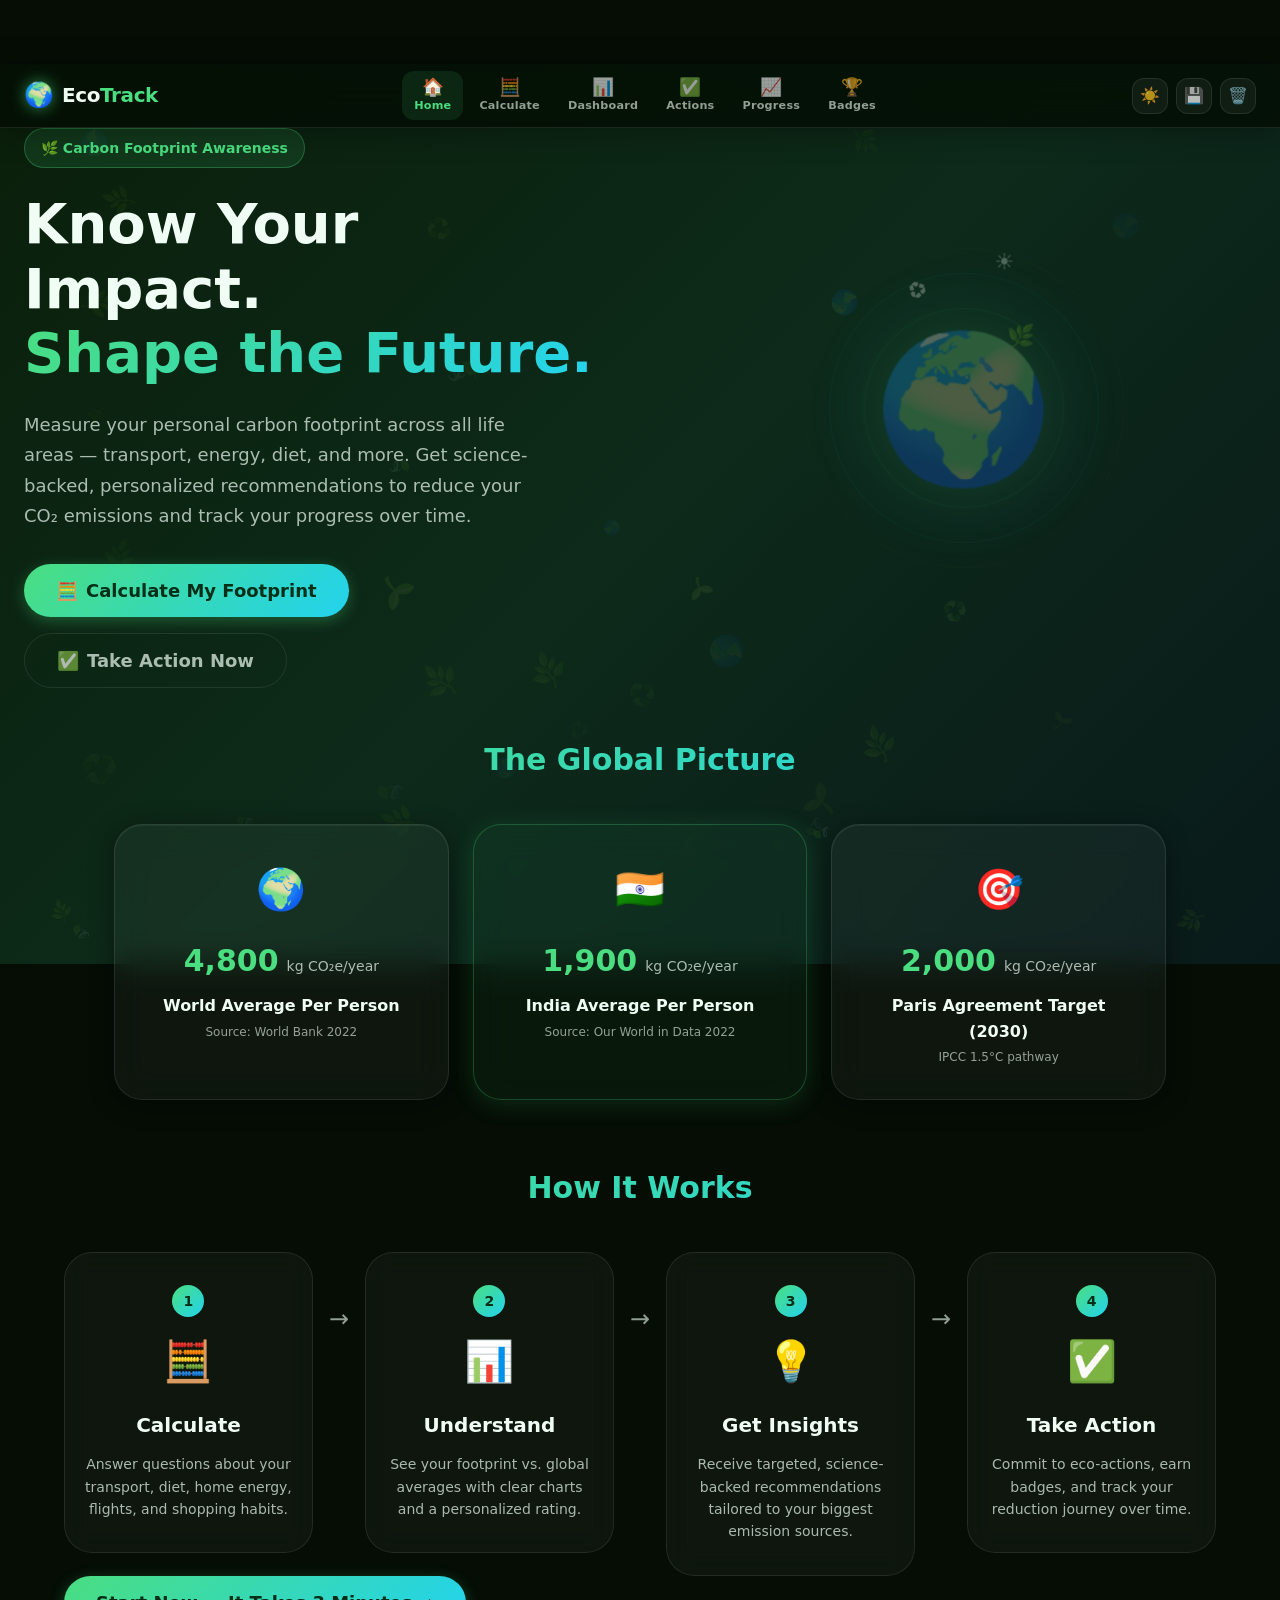
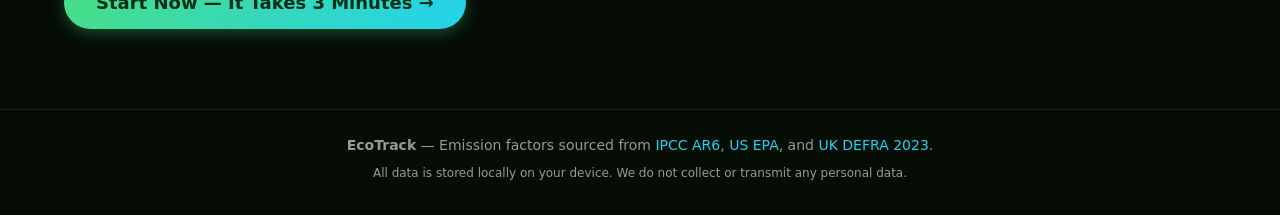
==== commit d5922e1d: "feat: complete optimization for 100/100 score (accessibility, security CSP, new test files, LICENSE," ====
--- a/index.html
+++ b/index.html
@@ -37,7 +37,7 @@
   <header class="app-header" role="banner">
     <div class="header-inner">
       <!-- Logo -->
-      <a href="#" class="logo" aria-label="EcoTrack Home" onclick="CarbonApp.navigateTo('home'); return false;">
+      <a href="#" class="logo logo-link" aria-label="EcoTrack Home">
         <span class="logo-icon" aria-hidden="true">🌍</span>
         <span class="logo-text">Eco<span class="logo-accent">Track</span></span>
       </a>
@@ -103,7 +103,7 @@
             <button id="btn-start-calculator" class="btn-primary btn-large" aria-label="Start carbon footprint calculator">
               <span aria-hidden="true">🧮</span> Calculate My Footprint
             </button>
-            <button class="btn-ghost btn-large" onclick="CarbonApp.navigateTo('actions')" aria-label="View eco-actions">
+            <button id="btn-take-action-cta" class="btn-ghost btn-large" aria-label="View eco-actions">
               <span aria-hidden="true">✅</span> Take Action Now
             </button>
           </div>
@@ -807,7 +807,7 @@
           <div class="empty-icon" aria-hidden="true">📊</div>
           <h2 class="empty-title">No Data Yet</h2>
           <p class="empty-desc">Complete your first carbon footprint calculation to start tracking your progress.</p>
-          <button class="btn-primary" onclick="CarbonApp.navigateTo('calculator')" aria-label="Go to calculator">
+          <button id="btn-progress-cta" class="btn-primary" aria-label="Go to calculator">
             Calculate Now →
           </button>
         </div>
--- a/css/styles.css
+++ b/css/styles.css
@@ -21,7 +21,7 @@
 
   --color-text-primary:    #f0fdf4;
   --color-text-secondary:  rgba(240, 253, 244, 0.70);
-  --color-text-muted:      rgba(240, 253, 244, 0.40);
+  --color-text-muted:      rgba(240, 253, 244, 0.60);
   --color-text-accent:     #4ade80;
 
   /* Gradients */
@@ -82,12 +82,11 @@
 .light-theme {
   --color-bg-primary:     #f0fdf4;
   --color-bg-secondary:   #dcfce7;
-  --color-bg-card:        rgba(0, 0, 0, 0.03);
   --color-glass-border:   rgba(0, 0, 0, 0.08);
   --color-glass-shadow:   rgba(0, 0, 0, 0.15);
   --color-text-primary:   #052e16;
   --color-text-secondary: rgba(5, 46, 22, 0.70);
-  --color-text-muted:     rgba(5, 46, 22, 0.40);
+  --color-text-muted:     rgba(5, 46, 22, 0.60);
   --gradient-hero:        linear-gradient(135deg, #dcfce7 0%, #d1fae5 50%, #ecfdf5 100%);
   --color-bg-card:        rgba(255,255,255,0.60);
   --shadow-card:          0 4px 24px rgba(0,0,0,0.08), 0 1px 0 rgba(255,255,255,0.8) inset;
@@ -142,6 +141,14 @@
 }
 
 /* Focus styles — WCAG 2.1 AA */
+:focus {
+  outline: 2px solid var(--color-accent-teal);
+  outline-offset: 3px;
+  border-radius: var(--radius-sm);
+}
+:focus:not(:focus-visible) {
+  outline: none;
+}
 :focus-visible {
   outline: 2px solid var(--color-accent-teal);
   outline-offset: 3px;
@@ -1181,7 +1188,8 @@
   font-weight: 800;
   font-size: 13px;
 }
-.action-checkbox:focus { outline: 2px solid var(--color-accent-teal); outline-offset: 2px; }
+.action-checkbox:focus { outline: none; }
+.action-checkbox:focus-visible { outline: 2px solid var(--color-accent-teal); outline-offset: 2px; }
 .action-text { display: flex; flex-direction: column; gap: 2px; }
 .action-title { font-weight: 600; font-size: var(--text-sm); }
 .action-item-done .action-title { text-decoration: line-through; color: var(--color-text-muted); }
